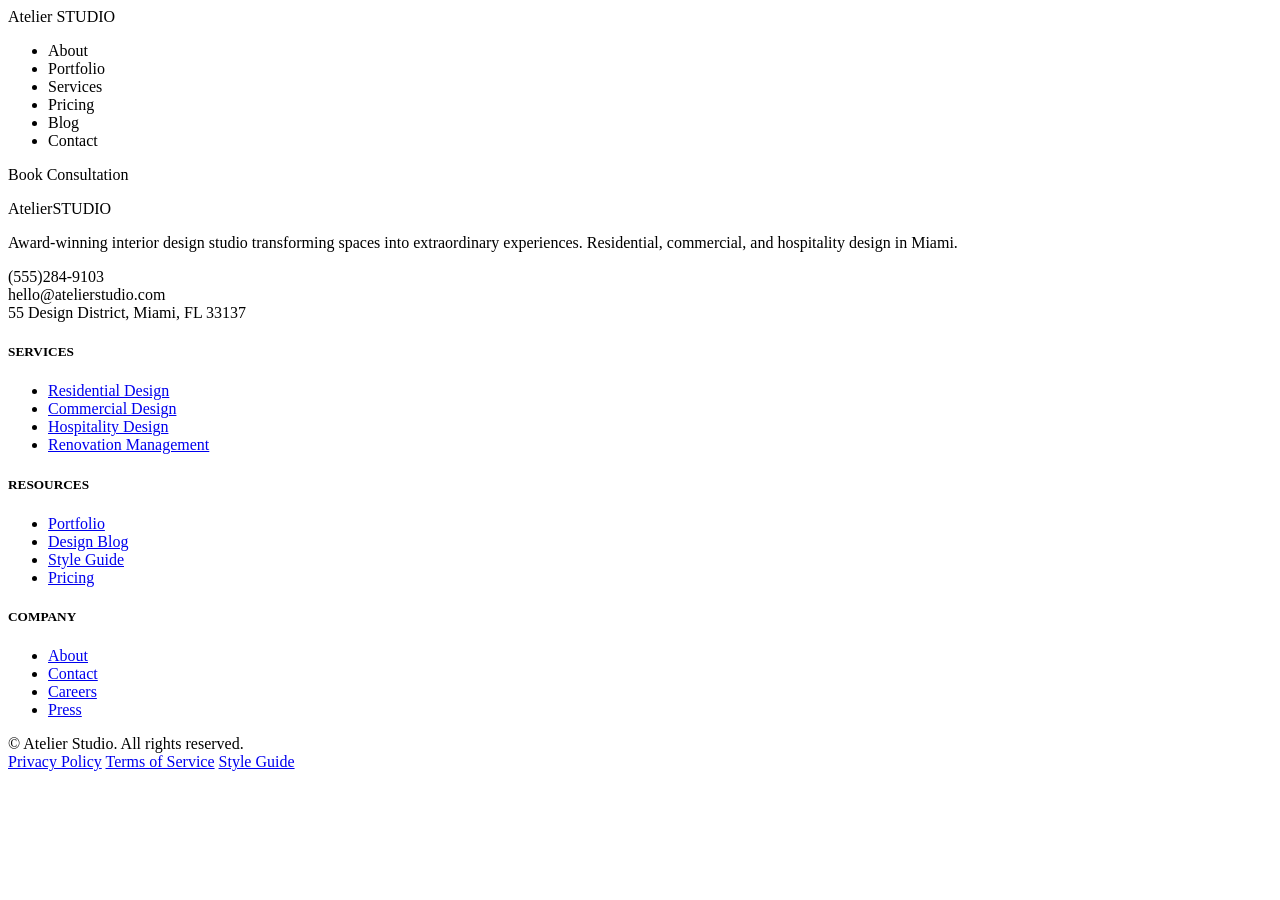
==== index.html @ c5593851 "Make the HTML structure of the landing page" ====
<!doctype html>
<html lang="en">
  <head>
    <meta charset="UTF-8" />
    <meta name="viewport" content="width=device-width, initial-scale=1.0" />
    <title>My landing page</title>
    <link rel="stylesheet" href="style.css" />
  </head>
  <body>
    <header class="header">
      <div class="header-logo-text">
        <span class="logo-text-1">Atelier</span>
        <span class="logo-text-2">STUDIO</span>
      </div>
      <nav class="header-nav">
        <ul class="nav-ul">
          <li>About</li>
          <li>Portfolio</li>
          <li>Services</li>
          <li>Pricing</li>
          <li>Blog</li>
          <li>Contact</li>
        </ul>
      </nav>
      <div class="header-misc"><p>Book Consultation</p></div>
    </header>
    <main></main>
    <footer>
      <div class="upper-footer-content">
        <div class="footer-contact-info">
          <div class="footer-logo">
            <span class="footer-logo-text-1">Atelier</span
            ><span class="footer-logo-text-2">STUDIO</span>
          </div>
          <p class="footer-description">
            Award-winning interior design studio transforming spaces into
            extraordinary experiences. Residential, commercial, and hospitality
            design in Miami.
          </p>
          <div class="footer-number">
            <span class="phone-icon"></span
            ><span class="phone-num-text">(555)284-9103</span>
          </div>
          <div>
            <span class="message-icon"></span>
            <span class="email-text">hello@atelierstudio.com</span>
          </div>
          <div>
            <span class="location-icon"></span>
            <span>55 Design District, Miami, FL 33137</span>
          </div>
          <div class="social-link-icons">
            <span class="insta-icon"></span>
            <span class="pinterest-icon"></span>
            <span class="linkedin-icon"></span>
          </div>
        </div>
        <div class="footer-services-info">
          <h5>SERVICES</h5>
          <ul>
            <li><a href="#">Residential Design</a></li>
            <li><a href="#">Commercial Design</a></li>
            <li><a href="#">Hospitality Design</a></li>
            <li><a href="#">Renovation Management</a></li>
          </ul>
        </div>
        <div class="footer-resources">
          <h5>RESOURCES</h5>
          <ul>
            <li><a href="#">Portfolio</a></li>
            <li><a href="#">Design Blog</a></li>
            <li><a href="#">Style Guide</a></li>
            <li><a href="#">Pricing</a></li>
          </ul>
        </div>
        <div class="footer-company">
          <h5>COMPANY</h5>
          <ul>
            <li><a href="#">About</a></li>
            <li><a href="#">Contact</a></li>
            <li><a href="#">Careers</a></li>
            <li><a href="#">Press</a></li>
          </ul>
        </div>
      </div>
      <div>
        <div class="bottom-footer-content">
          <div class="bottom-footer-container">
            &copy Atelier Studio. All rights reserved.
          </div>
          <div>
            <a href="#">Privacy Policy</a>
            <a href="#">Terms of Service</a>
            <a href="#">Style Guide</a>
          </div>
        </div>
      </div>
    </footer>
  </body>
</html>
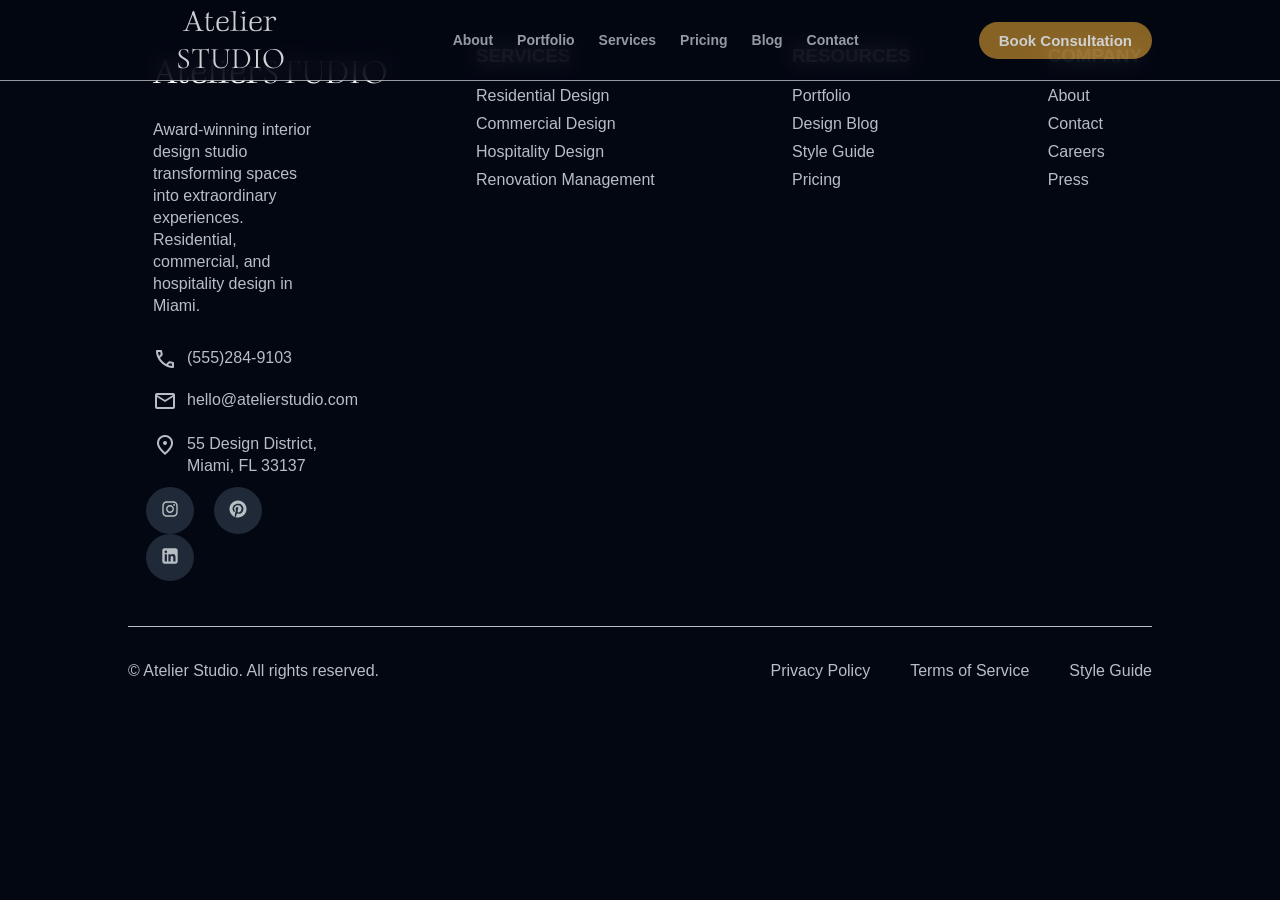
==== commit ab97a50b: "Add css to the Header and Footer of Index page." ====
--- a/index.html
+++ b/index.html
@@ -3,28 +3,59 @@
   <head>
     <meta charset="UTF-8" />
     <meta name="viewport" content="width=device-width, initial-scale=1.0" />
-    <title>My landing page</title>
-    <link rel="stylesheet" href="style.css" />
+    <title>Main landing page</title>
+    <link rel="stylesheet" href="css/global.css" />
+    <link rel="preconnect" href="https://fonts.googleapis.com" />
+    <link rel="preconnect" href="https://fonts.gstatic.com" crossorigin />
+    <link
+      href="https://fonts.googleapis.com/css2?family=Bebas+Neue&family=Cormorant+Garamond:ital,wght@0,300..700;1,300..700&family=Gideon+Roman&family=PT+Serif:ital,wght@0,400;0,700;1,400;1,700&family=Romanesco&display=swap"
+      rel="stylesheet"
+    />
+    <link
+      rel="stylesheet"
+      href="https://fonts.googleapis.com/css2?family=Material+Symbols+Outlined:opsz,wght,FILL,GRAD@24,400,0,0"
+    />
+    <link
+      rel="stylesheet"
+      href="https://cdnjs.cloudflare.com/ajax/libs/font-awesome/4.7.0/css/font-awesome.min.css"
+    />
+
+    <link
+      rel="stylesheet"
+      href="https://cloudflare.com"
+      crossorigin="anonymous"
+      referrerpolicy="no-referrer"
+    />
   </head>
   <body>
+    <!-- HEADER START HERE -->
     <header class="header">
-      <div class="header-logo-text">
-        <span class="logo-text-1">Atelier</span>
-        <span class="logo-text-2">STUDIO</span>
+      <div class="header-container">
+        <a href="index.html" class="header-logo">
+          <div class="header-logo-text">
+            <span class="logo-text-1">Atelier</span>
+            <span class="logo-text-2">STUDIO</span>
+          </div>
+        </a>
+        <nav class="header-nav">
+          <ul class="nav-ul">
+            <li><a href="about.html">About</a></li>
+            <li><a href="portfolio.html">Portfolio</a></li>
+            <li><a href="services.html">Services</a></li>
+            <li><a href="pricing.html">Pricing</a></li>
+            <li><a href="blog.html">Blog</a></li>
+            <li><a href="contact.html">Contact</a></li>
+          </ul>
+        </nav>
+        <div class="header-misc"><p>Book Consultation</p></div>
       </div>
-      <nav class="header-nav">
-        <ul class="nav-ul">
-          <li>About</li>
-          <li>Portfolio</li>
-          <li>Services</li>
-          <li>Pricing</li>
-          <li>Blog</li>
-          <li>Contact</li>
-        </ul>
-      </nav>
-      <div class="header-misc"><p>Book Consultation</p></div>
     </header>
+    <!-- HEADER ENDS HERE -->
+
+    <!-- MAIN STARTS FROM HERE  -->
     <main></main>
+    <!-- MAIN ENDS HERE -->
+    <!-- FOOTER CONTENT STARTS FROM HERE  -->
     <footer>
       <div class="upper-footer-content">
         <div class="footer-contact-info">
@@ -38,48 +69,89 @@
             design in Miami.
           </p>
           <div class="footer-number">
-            <span class="phone-icon"></span
+            <span class="material-symbols-outlined phone-icon"> call </span
             ><span class="phone-num-text">(555)284-9103</span>
           </div>
-          <div>
-            <span class="message-icon"></span>
-            <span class="email-text">hello@atelierstudio.com</span>
+          <div class="footer-message">
+            <span class="material-symbols-outlined email-icon"> mail </span>
+            <a class="email-text" href="gmail.com">hello@atelierstudio.com</a>
           </div>
-          <div>
-            <span class="location-icon"></span>
+          <div class="footer-location">
+            <span class="material-symbols-outlined location-icon">
+              location_on
+            </span>
             <span>55 Design District, Miami, FL 33137</span>
           </div>
           <div class="social-link-icons">
-            <span class="insta-icon"></span>
-            <span class="pinterest-icon"></span>
-            <span class="linkedin-icon"></span>
+            <div class="insta-link-icon">
+              <a href="https://instagram.com">
+                <svg
+                  xmlns="http://www.w3.org/2000/svg"
+                  class="insta-icon"
+                  viewBox="0 0 640 640"
+                >
+                  <!--!Font Awesome Free v7.3.1 by @fontawesome - https://fontawesome.com License - https://fontawesome.com/license/free Copyright 2026 Fonticons, Inc.-->
+                  <path
+                    d="M320.3 205C256.8 204.8 205.2 256.2 205 319.7C204.8 383.2 256.2 434.8 319.7 435C383.2 435.2 434.8 383.8 435 320.3C435.2 256.8 383.8 205.2 320.3 205zM319.7 245.4C360.9 245.2 394.4 278.5 394.6 319.7C394.8 360.9 361.5 394.4 320.3 394.6C279.1 394.8 245.6 361.5 245.4 320.3C245.2 279.1 278.5 245.6 319.7 245.4zM413.1 200.3C413.1 185.5 425.1 173.5 439.9 173.5C454.7 173.5 466.7 185.5 466.7 200.3C466.7 215.1 454.7 227.1 439.9 227.1C425.1 227.1 413.1 215.1 413.1 200.3zM542.8 227.5C541.1 191.6 532.9 159.8 506.6 133.6C480.4 107.4 448.6 99.2 412.7 97.4C375.7 95.3 264.8 95.3 227.8 97.4C192 99.1 160.2 107.3 133.9 133.5C107.6 159.7 99.5 191.5 97.7 227.4C95.6 264.4 95.6 375.3 97.7 412.3C99.4 448.2 107.6 480 133.9 506.2C160.2 532.4 191.9 540.6 227.8 542.4C264.8 544.5 375.7 544.5 412.7 542.4C448.6 540.7 480.4 532.5 506.6 506.2C532.8 480 541 448.2 542.8 412.3C544.9 375.3 544.9 264.5 542.8 227.5zM495 452C487.2 471.6 472.1 486.7 452.4 494.6C422.9 506.3 352.9 503.6 320.3 503.6C287.7 503.6 217.6 506.2 188.2 494.6C168.6 486.8 153.5 471.7 145.6 452C133.9 422.5 136.6 352.5 136.6 319.9C136.6 287.3 134 217.2 145.6 187.8C153.4 168.2 168.5 153.1 188.2 145.2C217.7 133.5 287.7 136.2 320.3 136.2C352.9 136.2 423 133.6 452.4 145.2C472 153 487.1 168.1 495 187.8C506.7 217.3 504 287.3 504 319.9C504 352.5 506.7 422.6 495 452z"
+                  />
+                </svg>
+              </a>
+            </div>
+            <div class="pinterest-link-icon">
+              <a href="https://pinterest.com">
+                <svg
+                  xmlns="http://www.w3.org/2000/svg"
+                  class="pinterest-icon"
+                  viewBox="0 0 640 640"
+                >
+                  <!--!Font Awesome Free v7.3.1 by @fontawesome - https://fontawesome.com License - https://fontawesome.com/license/free Copyright 2026 Fonticons, Inc.-->
+                  <path
+                    d="M568 320C568 457 457 568 320 568C294.4 568 269.8 564.1 246.6 556.9C256.7 540.4 271.8 513.4 277.4 491.9C280.4 480.3 292.8 432.9 292.8 432.9C300.9 448.3 324.5 461.4 349.6 461.4C424.4 461.4 478.3 392.6 478.3 307.1C478.3 225.2 411.4 163.9 325.4 163.9C218.4 163.9 161.5 235.7 161.5 314C161.5 350.4 180.9 395.7 211.8 410.1C216.5 412.3 219 411.3 220.1 406.8C220.9 403.4 225.1 386.5 227 378.7C227.6 376.2 227.3 374 225.3 371.6C215.2 359.1 207 336.3 207 315C207 260.3 248.4 207.4 319 207.4C379.9 207.4 422.6 248.9 422.6 308.3C422.6 375.4 388.7 421.9 344.6 421.9C320.3 421.9 302 401.8 307.9 377.1C314.9 347.6 328.4 315.8 328.4 294.5C328.4 275.5 318.2 259.6 297 259.6C272.1 259.6 252.1 285.3 252.1 319.8C252.1 341.8 259.5 356.6 259.5 356.6C259.5 356.6 235 460.4 230.5 479.8C225.5 501.2 227.5 531.4 229.6 551C137.4 514.9 72 425.1 72 320C72 183 183 72 320 72C457 72 568 183 568 320z"
+                  />
+                </svg>
+              </a>
+            </div>
+            <div class="linkedin-link-icon">
+              <a href="https://linkedin.com">
+                <svg
+                  xmlns="http://www.w3.org/2000/svg"
+                  class="linkedin-icon"
+                  viewBox="0 0 640 640"
+                >
+                  <!--!Font Awesome Free v7.3.1 by @fontawesome - https://fontawesome.com License - https://fontawesome.com/license/free Copyright 2026 Fonticons, Inc.-->
+                  <path
+                    d="M160 96C124.7 96 96 124.7 96 160L96 480C96 515.3 124.7 544 160 544L480 544C515.3 544 544 515.3 544 480L544 160C544 124.7 515.3 96 480 96L160 96zM165 266.2L231.5 266.2L231.5 480L165 480L165 266.2zM236.7 198.5C236.7 219.8 219.5 237 198.2 237C176.9 237 159.7 219.8 159.7 198.5C159.7 177.2 176.9 160 198.2 160C219.5 160 236.7 177.2 236.7 198.5zM413.9 480L413.9 376C413.9 351.2 413.4 319.3 379.4 319.3C344.8 319.3 339.5 346.3 339.5 374.2L339.5 480L273.1 480L273.1 266.2L336.8 266.2L336.8 295.4L337.7 295.4C346.6 278.6 368.3 260.9 400.6 260.9C467.8 260.9 480.3 305.2 480.3 362.8L480.3 480L413.9 480z"
+                  />
+                </svg>
+              </a>
+            </div>
           </div>
         </div>
         <div class="footer-services-info">
-          <h5>SERVICES</h5>
+          <h3>SERVICES</h3>
           <ul>
-            <li><a href="#">Residential Design</a></li>
-            <li><a href="#">Commercial Design</a></li>
-            <li><a href="#">Hospitality Design</a></li>
-            <li><a href="#">Renovation Management</a></li>
+            <li><a href="services.html">Residential Design</a></li>
+            <li><a href="services.html">Commercial Design</a></li>
+            <li><a href="services.html">Hospitality Design</a></li>
+            <li><a href="services.html">Renovation Management</a></li>
           </ul>
         </div>
-        <div class="footer-resources">
-          <h5>RESOURCES</h5>
+        <div class="footer-resources-info">
+          <h3>RESOURCES</h3>
           <ul>
-            <li><a href="#">Portfolio</a></li>
-            <li><a href="#">Design Blog</a></li>
-            <li><a href="#">Style Guide</a></li>
-            <li><a href="#">Pricing</a></li>
+            <li><a href="portfolio.html">Portfolio</a></li>
+            <li><a href="blog.html">Design Blog</a></li>
+            <li><a href="designstyles.html">Style Guide</a></li>
+            <li><a href="pricing.html">Pricing</a></li>
           </ul>
         </div>
-        <div class="footer-company">
-          <h5>COMPANY</h5>
+        <div class="footer-company-info">
+          <h3>COMPANY</h3>
           <ul>
-            <li><a href="#">About</a></li>
-            <li><a href="#">Contact</a></li>
-            <li><a href="#">Careers</a></li>
-            <li><a href="#">Press</a></li>
+            <li><a href="about.html">About</a></li>
+            <li><a href="contact.html">Contact</a></li>
+            <li><a href="contact.html">Careers</a></li>
+            <li><a href="about.html">Press</a></li>
           </ul>
         </div>
       </div>
@@ -88,13 +160,22 @@
           <div class="bottom-footer-container">
             &copy Atelier Studio. All rights reserved.
           </div>
-          <div>
-            <a href="#">Privacy Policy</a>
-            <a href="#">Terms of Service</a>
-            <a href="#">Style Guide</a>
+          <div class="bottom-footer-links">
+            <ul>
+              <li>
+                <a href="privacypolicy.html">Privacy Policy</a>
+              </li>
+              <li>
+                <a href="terms.html">Terms of Service</a>
+              </li>
+              <li>
+                <a href="styleelements.html">Style Guide</a>
+              </li>
+            </ul>
           </div>
         </div>
       </div>
     </footer>
+    <!-- FOOTER CONTENT ENDS HERE  -->
   </body>
 </html>
--- a/css/global.css
+++ b/css/global.css
@@ -0,0 +1,311 @@
+* {
+  margin: 0;
+  padding: 0;
+  box-sizing: border-box;
+}
+
+:root {
+  --lightbrown: #a87a2a;
+  --primarydarkblue: #030712;
+  --lightbrowntext: #917441;
+  --backgroundbrown: #1e1816;
+  --lightblueishgray: #111827;
+  --secondary-text: #b8bfc4;
+  --secondary-wrapper:                                               
+;
+}
+body {
+  font-family: sans-serif;
+  width: 100vw;
+  background-color: var(--primarydarkblue);
+}
+/*####################################### HEADER STARTS HERE  #######################################*/
+.header {
+  background-color: var(--primarydarkblue);
+  opacity: 0.8;
+  backdrop-filter: blur(10px);
+  height: 9vh;
+  margin-bottom: 9vh;
+  color: #fff;
+  display: flex;
+  justify-content: center;
+  text-decoration: none;
+  /* width: 100%; */
+  margin: 0 auto;
+  border-bottom: 1px solid var(--secondary-text);
+  position: fixed;
+  top: 0;
+  left: 0;
+  width: 100%;
+}
+.header-container {
+  width: 80%;
+  display: flex;
+  align-items: center;
+  justify-content: space-between;
+}
+.header-logo {
+  text-decoration: none;
+  width: 20%;
+
+  text-align: center;
+}
+
+.header-logo-text {
+  font-size: 30px;
+
+  color: #fff;
+}
+.logo-text-1 {
+  font-family: "Gideon Roman", serif;
+  text-decoration: none;
+}
+.logo-text-2 {
+  font-family: "Cormorant Garamond", serif;
+}
+.header-nav {
+  width: 60%;
+  display: flex;
+  justify-content: center;
+}
+.nav-ul {
+  display: flex;
+  width: 70%;
+  justify-content: space-around;
+  /* background: rebeccapurple; */
+}
+.nav-ul li {
+  list-style-type: none;
+  color: #fff;
+  font-weight: bold;
+}
+.nav-ul li a {
+  text-decoration: none;
+  color: var(--secondary-text);
+  font-family: sans-serif;
+  font-size: 14px;
+}
+.nav-ul li a:hover {
+  color: #fff;
+  transition: 0.3s;
+}
+.header-misc {
+  /* width: 0%; */
+  background-color: var(--lightbrown);
+  padding: 10px 20px;
+  border-radius: 25px;
+  font-size: 15px;
+  font-weight: 800;
+}
+.header-misc:hover {
+  background-color: #6b4709;
+  cursor: pointer;
+  transition: 0.3s;
+}
+/* ####################################### HEADER ENDS HERE ####################################### */
+
+/*####################################### FOOTER STARTS HERE /*#######################################*/
+
+footer {
+  background-color: var(--primarydarkblue);
+  width: 80%;
+  margin: 0 auto;
+  padding: 35px 0px;
+}
+.upper-footer-content {
+  display: flex;
+  justify-content: space-between;
+  padding: 10px 10px;
+}
+/* ############################ FOOTER CONTACT INFO STARTS HERE  ################### */
+.footer-logo {
+  font-size: 35px;
+  color: #fff;
+  padding: 15px;
+}
+.footer-logo-text-1 {
+  font-family: "Gideon Roman", serif;
+  text-decoration: none;
+}
+.footer-logo-text-2 {
+  font-family: "Cormorant Garamond", serif;
+}
+.footer-contact-info {
+  width: 20%;
+  line-height: 22px;
+}
+.footer-description {
+  color: var(--secondary-text);
+  padding: 20px 15px;
+  /* font-weight: 50; */
+}
+.footer-number,
+.footer-message,
+.footer-location {
+  color: var(--secondary-text);
+  padding: 10px 15px;
+  display: flex;
+  gap: 10px;
+}
+.email-text {
+  text-decoration: none;
+  color: var(--secondary-text);
+}
+.email-text:hover {
+  color: #fff;
+  transition: 0.3s;
+}
+.phone-icon,
+.email-text,
+.location-icon {
+  height: 2px;
+  text-align: center;
+}
+
+svg {
+  fill: var(--secondary-text);
+  padding-top: 3px;
+}
+
+.insta-link-icon,
+.pinterest-link-icon,
+.linkedin-link-icon {
+  padding: 8px 13px;
+  border: 1px solid --secondary-text;
+  display: inline-block;
+  border-radius: 50%;
+  text-align: center;
+  background-color: #1f2937;
+  margin: 0px 8px;
+}
+.insta-link-icon:hover,
+.pinterest-link-icon:hover,
+.linkedin-link-icon:hover {
+  background-color: #465366;
+  cursor: pointer;
+  transition: 0.3s;
+}
+.insta-link-icon:hover svg,
+.pinterest-link-icon:hover svg,
+.linkedin-link-icon:hover svg {
+  fill: #fff;
+  transition: 0.3s;
+}
+.insta-icon,
+.pinterest-icon,
+.linkedin-icon {
+  height: 25px;
+  color: #fff;
+}
+/* ############################ FOOTER CONTACT INFO ENDS HERE  ################### */
+
+/* ############################ FOOTER SERVICE INFO STARTS HERE  ################### */
+
+.footer-services-info {
+  display: flex;
+  flex-direction: column;
+  gap: 15px;
+}
+.footer-services-info h3 {
+  color: #fff;
+}
+.footer-services-info ul {
+}
+.footer-services-info li {
+  list-style-type: none;
+  padding: 5px 0px;
+}
+.footer-services-info ul li a {
+  text-decoration: none;
+  color: var(--secondary-text);
+}
+.footer-services-info ul li a:hover {
+  color: #fff;
+
+  transition: 0.3s;
+}
+
+/* ############################ FOOTER SERVICE INFO ENDS HERE  ################### */
+
+/* ############################ FOOTER RESOURCES INFO STARTS HERE  ################### */
+
+.footer-resources-info {
+  display: flex;
+  flex-direction: column;
+  gap: 15px;
+}
+.footer-resources-info h3 {
+  color: #fff;
+}
+.footer-resources-info ul {
+}
+.footer-resources-info li {
+  list-style-type: none;
+  padding: 5px 0px;
+}
+.footer-resources-info ul li a {
+  text-decoration: none;
+  color: var(--secondary-text);
+}
+.footer-resources-info ul li a:hover {
+  color: #fff;
+
+  transition: 0.3s;
+}
+
+/* ############################ FOOTER RESOURCES INFO ENDS HERE  ################### */
+
+/* ############################ FOOTER COMPANY INFO STARTS HERE  ################### */
+
+.footer-company-info {
+  display: flex;
+  flex-direction: column;
+  gap: 15px;
+}
+.footer-company-info h3 {
+  color: #fff;
+}
+.footer-company-info ul {
+}
+.footer-company-info li {
+  list-style-type: none;
+  padding: 5px 0px;
+}
+.footer-company-info ul li a {
+  text-decoration: none;
+  color: var(--secondary-text);
+}
+.footer-company-info ul li a:hover {
+  color: #fff;
+
+  transition: 0.3s;
+}
+
+/* ############################ FOOTER COMPANY INFO ENDS HERE  ################### */
+
+/* ################################# BOTTOM FOOTER CONTENT ########################### */
+.bottom-footer-content {
+  color: var(--secondary-text);
+  display: flex;
+  justify-content: space-between;
+  margin: 35px 0px;
+  border-top: 0.1px solid var(--secondary-text);
+  padding: 35px 0px;
+}
+.bottom-footer-content ul {
+  display: flex;
+  gap: 40px;
+}
+.bottom-footer-links ul li {
+  list-style-type: none;
+}
+.bottom-footer-links a {
+  text-decoration: none;
+  color: var(--secondary-text);
+  gap: 10px;
+}
+.bottom-footer-links a:hover {
+  color: #fff;
+  transition: 0.3s;
+}
+/*####################################### FOOTER ENDS HERE /*#######################################*/
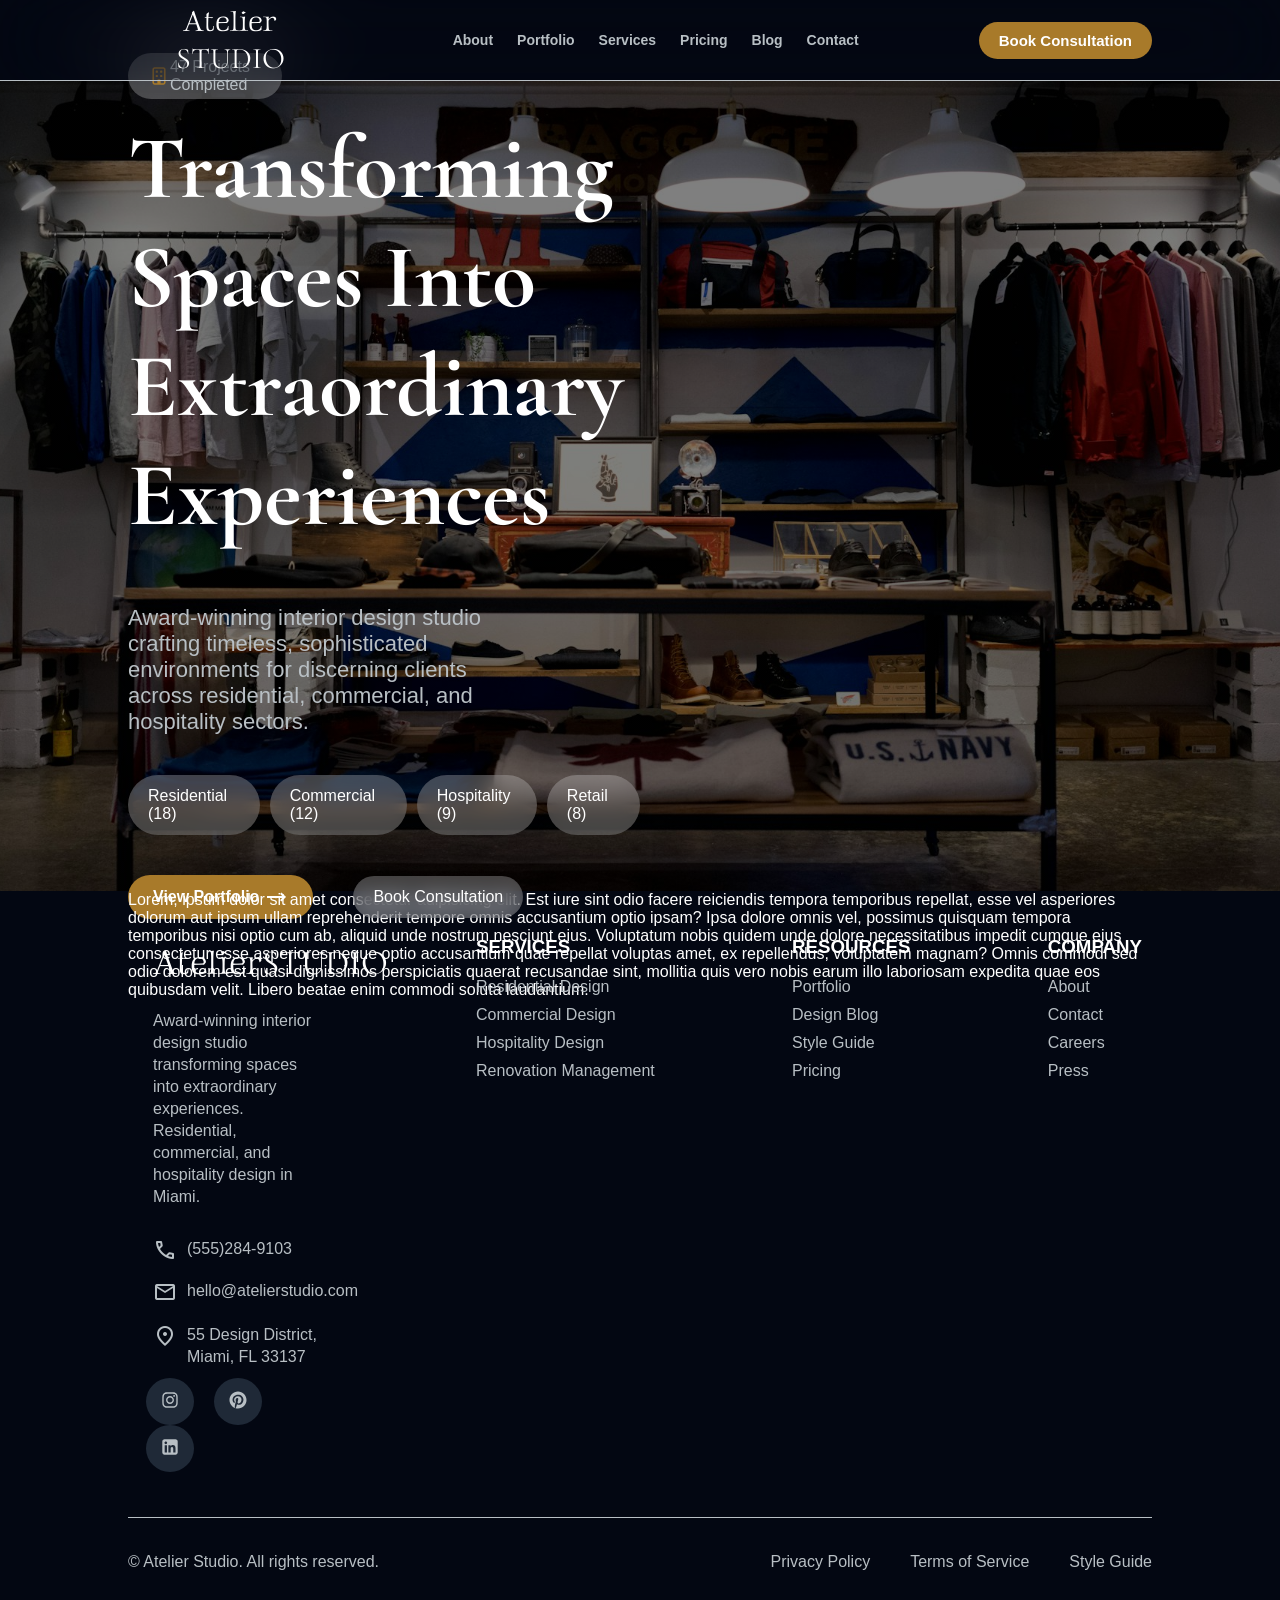
==== commit 605a1a4c: "Design the landing seciton of Index.html" ====
--- a/index.html
+++ b/index.html
@@ -5,6 +5,7 @@
     <meta name="viewport" content="width=device-width, initial-scale=1.0" />
     <title>Main landing page</title>
     <link rel="stylesheet" href="css/global.css" />
+
     <link rel="preconnect" href="https://fonts.googleapis.com" />
     <link rel="preconnect" href="https://fonts.gstatic.com" crossorigin />
     <link
@@ -53,7 +54,84 @@
     <!-- HEADER ENDS HERE -->
 
     <!-- MAIN STARTS FROM HERE  -->
-    <main></main>
+    <main>
+      <section class="landing-section">
+        <div class="section-main-div">
+          <!-- upper div -->
+          <div class="section-top-info-div">
+            <div class="section-top-icon-div">
+              <span>
+                <svg
+                  class="building-svg"
+                  xmlns="http://www.w3.org/2000/svg"
+                  viewBox="0 0 640 640"
+                >
+                  <!--!Font Awesome Free v7.3.1 by @fontawesome - https://fontawesome.com License - https://fontawesome.com/license/free Copyright 2026 Fonticons, Inc.-->
+                  <path
+                    d="M192 112C183.2 112 176 119.2 176 128L176 512C176 520.8 183.2 528 192 528L272 528L272 448C272 430.3 286.3 416 304 416L336 416C353.7 416 368 430.3 368 448L368 528L448 528C456.8 528 464 520.8 464 512L464 128C464 119.2 456.8 112 448 112L192 112zM128 128C128 92.7 156.7 64 192 64L448 64C483.3 64 512 92.7 512 128L512 512C512 547.3 483.3 576 448 576L192 576C156.7 576 128 547.3 128 512L128 128zM224 176C224 167.2 231.2 160 240 160L272 160C280.8 160 288 167.2 288 176L288 208C288 216.8 280.8 224 272 224L240 224C231.2 224 224 216.8 224 208L224 176zM368 160L400 160C408.8 160 416 167.2 416 176L416 208C416 216.8 408.8 224 400 224L368 224C359.2 224 352 216.8 352 208L352 176C352 167.2 359.2 160 368 160zM224 304C224 295.2 231.2 288 240 288L272 288C280.8 288 288 295.2 288 304L288 336C288 344.8 280.8 352 272 352L240 352C231.2 352 224 344.8 224 336L224 304zM368 288L400 288C408.8 288 416 295.2 416 304L416 336C416 344.8 408.8 352 400 352L368 352C359.2 352 352 344.8 352 336L352 304C352 295.2 359.2 288 368 288z"
+                  />
+                </svg>
+              </span>
+              <p>47 Projects Completed</p>
+            </div>
+            <h2 class="section-top-info-div-h2">
+              Transforming Spaces Into Extraordinary Experiences
+            </h2>
+            <p class="section-top-info-div-p">
+              Award-winning interior design studio crafting timeless,
+              sophisticated environments for discerning clients across
+              residential, commercial, and hospitality sectors.
+            </p>
+            <div class="section-top-info-div-category">
+              <p>Residential (18)</p>
+              <p>Commercial (12)</p>
+              <p>Hospitality (9)</p>
+              <p>Retail (8)</p>
+            </div>
+            <div class="section-top-info-div-formore">
+              <p>
+                View Portfolio
+                <span class="material-symbols-outlined"> trending_flat </span>
+              </p>
+              <p>Book Consultation</p>
+            </div>
+          </div>
+          <!-- lower div -->
+          <div>
+            <p>
+              Lorem, ipsum dolor sit amet consectetur adipisicing elit. Est iure
+              sint odio facere reiciendis tempora temporibus repellat, esse vel
+              asperiores dolorum aut ipsum ullam reprehenderit tempore omnis
+              accusantium optio ipsam? Ipsa dolore omnis vel, possimus quisquam
+              tempora temporibus nisi optio cum ab, aliquid unde nostrum
+              nesciunt eius. Voluptatum nobis quidem unde dolore necessitatibus
+              impedit cumque eius consectetur esse asperiores neque optio
+              accusantium quae repellat voluptas amet, ex repellendus,
+              voluptatem magnam? Omnis commodi sed odio dolorem est quasi
+              dignissimos perspiciatis quaerat recusandae sint, mollitia quis
+              vero nobis earum illo laboriosam expedita quae eos quibusdam
+              velit. Libero beatae enim commodi soluta laudantium.
+            </p>
+            <div>
+              <h3></h3>
+              <p></p>
+            </div>
+            <div>
+              <h3></h3>
+              <p></p>
+            </div>
+            <div>
+              <h3></h3>
+              <p></p>
+            </div>
+            <div>
+              <h3></h3>
+              <p></p>
+            </div>
+          </div>
+        </div>
+      </section>
+    </main>
     <!-- MAIN ENDS HERE -->
     <!-- FOOTER CONTENT STARTS FROM HERE  -->
     <footer>
--- a/css/global.css
+++ b/css/global.css
@@ -2,6 +2,7 @@
   margin: 0;
   padding: 0;
   box-sizing: border-box;
+  /* overflow-x: hidden; */
 }
 
 :root {
@@ -11,22 +12,24 @@
   --backgroundbrown: #1e1816;
   --lightblueishgray: #111827;
   --secondary-text: #b8bfc4;
-  --secondary-wrapper:                                               
+  --secondary-wrapper:                                                                                                                                                                                                                                                                                                           
 ;
 }
 body {
   font-family: sans-serif;
   width: 100vw;
   background-color: var(--primarydarkblue);
+  color: #fff;
 }
 /*####################################### HEADER STARTS HERE  #######################################*/
 .header {
-  background-color: var(--primarydarkblue);
-  opacity: 0.8;
-  backdrop-filter: blur(10px);
+  background-color: rgb(3 7 18) / 10;
+  /* opacity: 0.9; */
+  z-index: 100;
+  backdrop-filter: blur(50px);
   height: 9vh;
   margin-bottom: 9vh;
-  color: #fff;
+  /* color: #fff; */
   display: flex;
   justify-content: center;
   text-decoration: none;
@@ -76,7 +79,7 @@
 }
 .nav-ul li {
   list-style-type: none;
-  color: #fff;
+  /* color: #fff; */
   font-weight: bold;
 }
 .nav-ul li a {
@@ -86,7 +89,7 @@
   font-size: 14px;
 }
 .nav-ul li a:hover {
-  color: #fff;
+  /* color: #fff; */
   transition: 0.3s;
 }
 .header-misc {
@@ -120,7 +123,7 @@
 /* ############################ FOOTER CONTACT INFO STARTS HERE  ################### */
 .footer-logo {
   font-size: 35px;
-  color: #fff;
+  /* color: #fff; */
   padding: 15px;
 }
 .footer-logo-text-1 {
@@ -152,7 +155,7 @@
   color: var(--secondary-text);
 }
 .email-text:hover {
-  color: #fff;
+  /* color: #fff; */
   transition: 0.3s;
 }
 .phone-icon,
@@ -188,14 +191,14 @@
 .insta-link-icon:hover svg,
 .pinterest-link-icon:hover svg,
 .linkedin-link-icon:hover svg {
-  fill: #fff;
+  /* fill: #fff; */
   transition: 0.3s;
 }
 .insta-icon,
 .pinterest-icon,
 .linkedin-icon {
   height: 25px;
-  color: #fff;
+  /* color: #fff; */
 }
 /* ############################ FOOTER CONTACT INFO ENDS HERE  ################### */
 
@@ -207,7 +210,7 @@
   gap: 15px;
 }
 .footer-services-info h3 {
-  color: #fff;
+  /* color: #fff; */
 }
 .footer-services-info ul {
 }
@@ -235,7 +238,7 @@
   gap: 15px;
 }
 .footer-resources-info h3 {
-  color: #fff;
+  /* color: #fff; */
 }
 .footer-resources-info ul {
 }
@@ -263,7 +266,7 @@
   gap: 15px;
 }
 .footer-company-info h3 {
-  color: #fff;
+  /* color: #fff; */
 }
 .footer-company-info ul {
 }
@@ -309,3 +312,99 @@
   transition: 0.3s;
 }
 /*####################################### FOOTER ENDS HERE /*#######################################*/
+
+/* ################################################ Main starts here ################################################ */
+main {
+  width: 100vw;
+}
+.p-class {
+  margin-top: 9vh;
+  background-color: purple;
+}
+.building-svg {
+  fill: var(--lightbrown);
+  height: 25px;
+}
+.landing-section {
+  width: 100vw;
+  margin-top: 9vh;
+  height: 90vh;
+  background-image:
+    linear-gradient(rgba(0, 0, 0, 0.5), rgba(0, 0, 0, 0.5)),
+    url(/images/main-landing.jpeg);
+  background-repeat: no-repeat;
+  background-position: center;
+  background-size: cover;
+}
+.section-main-div {
+  /* background-color: greenyellow; */
+  height: 100%;
+  width: 80%;
+  margin: 0 auto;
+}
+
+.section-top-icon-div {
+  display: flex;
+  width: 30%;
+  justify-content: space-around;
+  background-color: rgb(255 255 255 / 25%);
+  backdrop-filter: blur(10px);
+
+  padding: 5px 20px;
+  border-radius: 50px;
+  color: var(--secondary-text);
+  align-items: center;
+}
+.section-top-info-div {
+  height: 100%;
+  width: 50%;
+  display: flex;
+  flex-direction: column;
+  justify-content: center;
+}
+
+.section-top-info-div-h2 {
+  font-size: 90px;
+  /* background-color: maroon; */
+  padding: 15px 0px;
+  font-family: "Cormorant Garamond", serif;
+}
+.section-top-info-div-p {
+  color: var(--secondary-text);
+  font-size: 22px;
+  margin: 20px 0px;
+  width: 80%;
+  padding: 20px 0px;
+}
+.section-top-info-div-category {
+  display: flex;
+  gap: 10px;
+}
+.section-top-info-div-category p {
+  padding: 12px 20px;
+  background-color: rgb(255 255 255 / 25%);
+  border-radius: 50px;
+  backdrop-filter: blur(10px);
+}
+.section-top-info-div-formore {
+  display: flex;
+  align-items: center;
+  margin-top: 40px;
+  gap: 40px;
+}
+.section-top-info-div-formore p:nth-child(1) {
+  background-color: var(--lightbrown);
+  display: flex;
+  align-items: center;
+  padding: 10px 25px;
+  border-radius: 50px;
+  gap: 5px;
+  color: #fff;
+  font-weight: bold;
+}
+.section-top-info-div-formore p:nth-child(2) {
+  padding: 12px 20px;
+  background-color: rgb(255 255 255 / 25%);
+  border-radius: 50px;
+  backdrop-filter: blur(10px);
+}
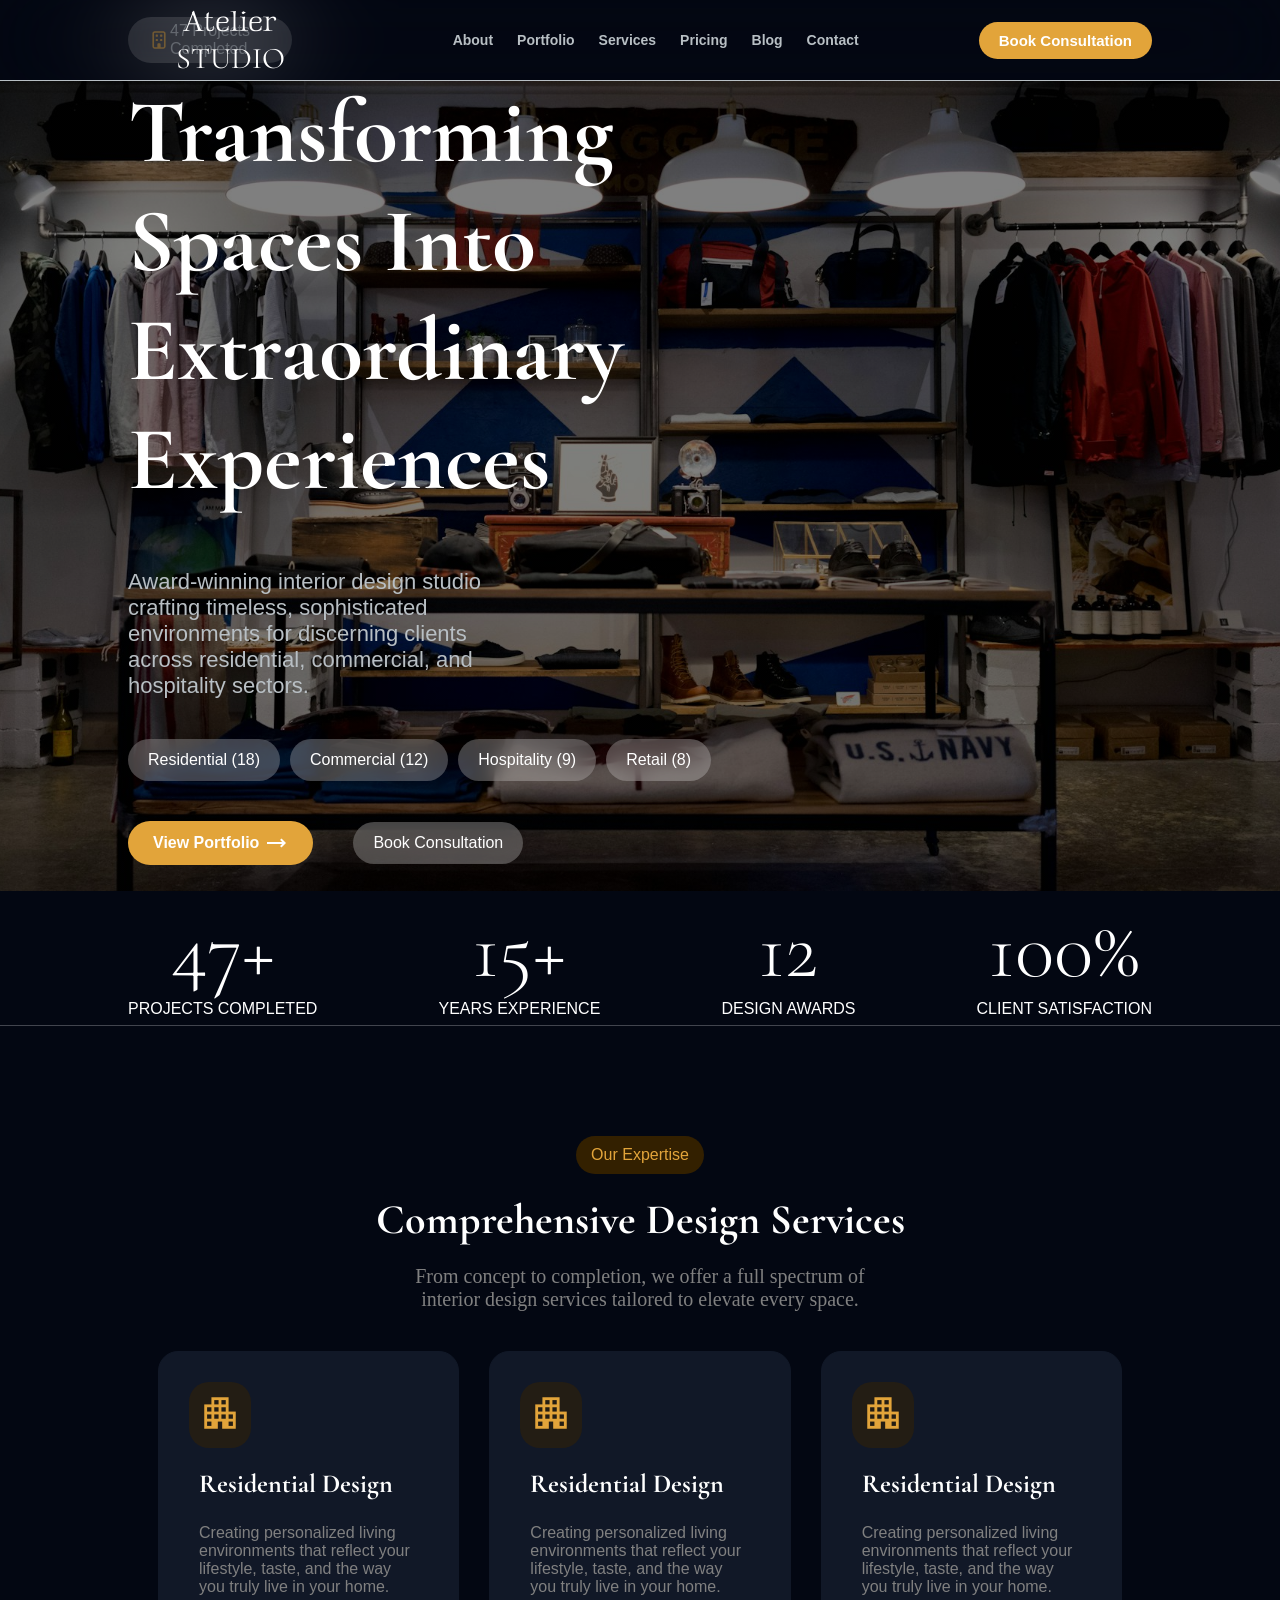
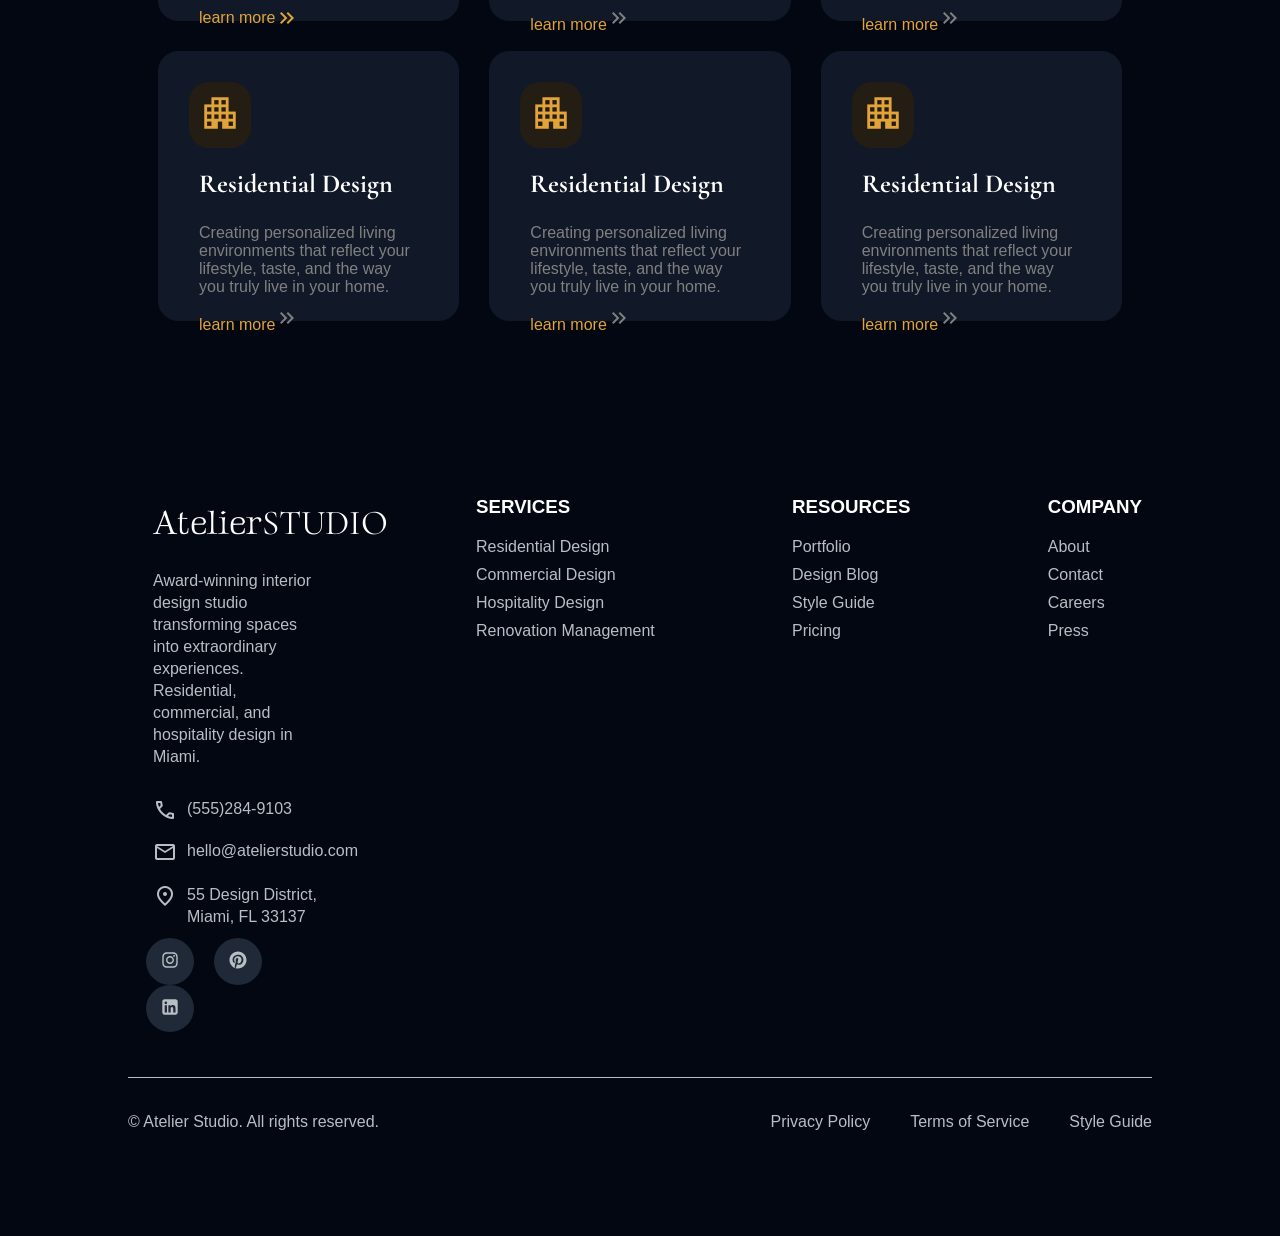
==== commit 2602fcde: "Delete some unnecessary files and add css to expertise section" ====
--- a/index.html
+++ b/index.html
@@ -40,12 +40,12 @@
         </a>
         <nav class="header-nav">
           <ul class="nav-ul">
-            <li><a href="about.html">About</a></li>
-            <li><a href="portfolio.html">Portfolio</a></li>
-            <li><a href="services.html">Services</a></li>
-            <li><a href="pricing.html">Pricing</a></li>
-            <li><a href="blog.html">Blog</a></li>
-            <li><a href="contact.html">Contact</a></li>
+            <li><a href="#">About</a></li>
+            <li><a href="#">Portfolio</a></li>
+            <li><a href="#">Services</a></li>
+            <li><a href="#">Pricing</a></li>
+            <li><a href="#">Blog</a></li>
+            <li><a href="#">Contact</a></li>
           </ul>
         </nav>
         <div class="header-misc"><p>Book Consultation</p></div>
@@ -58,75 +58,176 @@
       <section class="landing-section">
         <div class="section-main-div">
           <!-- upper div -->
+
           <div class="section-top-info-div">
-            <div class="section-top-icon-div">
-              <span>
-                <svg
-                  class="building-svg"
-                  xmlns="http://www.w3.org/2000/svg"
-                  viewBox="0 0 640 640"
-                >
-                  <!--!Font Awesome Free v7.3.1 by @fontawesome - https://fontawesome.com License - https://fontawesome.com/license/free Copyright 2026 Fonticons, Inc.-->
-                  <path
-                    d="M192 112C183.2 112 176 119.2 176 128L176 512C176 520.8 183.2 528 192 528L272 528L272 448C272 430.3 286.3 416 304 416L336 416C353.7 416 368 430.3 368 448L368 528L448 528C456.8 528 464 520.8 464 512L464 128C464 119.2 456.8 112 448 112L192 112zM128 128C128 92.7 156.7 64 192 64L448 64C483.3 64 512 92.7 512 128L512 512C512 547.3 483.3 576 448 576L192 576C156.7 576 128 547.3 128 512L128 128zM224 176C224 167.2 231.2 160 240 160L272 160C280.8 160 288 167.2 288 176L288 208C288 216.8 280.8 224 272 224L240 224C231.2 224 224 216.8 224 208L224 176zM368 160L400 160C408.8 160 416 167.2 416 176L416 208C416 216.8 408.8 224 400 224L368 224C359.2 224 352 216.8 352 208L352 176C352 167.2 359.2 160 368 160zM224 304C224 295.2 231.2 288 240 288L272 288C280.8 288 288 295.2 288 304L288 336C288 344.8 280.8 352 272 352L240 352C231.2 352 224 344.8 224 336L224 304zM368 288L400 288C408.8 288 416 295.2 416 304L416 336C416 344.8 408.8 352 400 352L368 352C359.2 352 352 344.8 352 336L352 304C352 295.2 359.2 288 368 288z"
-                  />
-                </svg>
-              </span>
-              <p>47 Projects Completed</p>
-            </div>
-            <h2 class="section-top-info-div-h2">
-              Transforming Spaces Into Extraordinary Experiences
-            </h2>
-            <p class="section-top-info-div-p">
-              Award-winning interior design studio crafting timeless,
-              sophisticated environments for discerning clients across
-              residential, commercial, and hospitality sectors.
-            </p>
-            <div class="section-top-info-div-category">
-              <p>Residential (18)</p>
-              <p>Commercial (12)</p>
-              <p>Hospitality (9)</p>
-              <p>Retail (8)</p>
-            </div>
-            <div class="section-top-info-div-formore">
-              <p>
-                View Portfolio
-                <span class="material-symbols-outlined"> trending_flat </span>
-              </p>
-              <p>Book Consultation</p>
-            </div>
-          </div>
-          <!-- lower div -->
-          <div>
-            <p>
-              Lorem, ipsum dolor sit amet consectetur adipisicing elit. Est iure
-              sint odio facere reiciendis tempora temporibus repellat, esse vel
-              asperiores dolorum aut ipsum ullam reprehenderit tempore omnis
-              accusantium optio ipsam? Ipsa dolore omnis vel, possimus quisquam
-              tempora temporibus nisi optio cum ab, aliquid unde nostrum
-              nesciunt eius. Voluptatum nobis quidem unde dolore necessitatibus
-              impedit cumque eius consectetur esse asperiores neque optio
-              accusantium quae repellat voluptas amet, ex repellendus,
-              voluptatem magnam? Omnis commodi sed odio dolorem est quasi
-              dignissimos perspiciatis quaerat recusandae sint, mollitia quis
-              vero nobis earum illo laboriosam expedita quae eos quibusdam
-              velit. Libero beatae enim commodi soluta laudantium.
-            </p>
-            <div>
-              <h3></h3>
-              <p></p>
-            </div>
-            <div>
-              <h3></h3>
-              <p></p>
-            </div>
-            <div>
-              <h3></h3>
-              <p></p>
-            </div>
-            <div>
-              <h3></h3>
-              <p></p>
+            <div class="info-container">
+              <div class="section-top-icon-div">
+                <span>
+                  <svg
+                    class="building-svg"
+                    xmlns="http://www.w3.org/2000/svg"
+                    viewBox="0 0 640 640"
+                  >
+                    <!--!Font Awesome Free v7.3.1 by @fontawesome - https://fontawesome.com License - https://fontawesome.com/license/free Copyright 2026 Fonticons, Inc.-->
+                    <path
+                      d="M192 112C183.2 112 176 119.2 176 128L176 512C176 520.8 183.2 528 192 528L272 528L272 448C272 430.3 286.3 416 304 416L336 416C353.7 416 368 430.3 368 448L368 528L448 528C456.8 528 464 520.8 464 512L464 128C464 119.2 456.8 112 448 112L192 112zM128 128C128 92.7 156.7 64 192 64L448 64C483.3 64 512 92.7 512 128L512 512C512 547.3 483.3 576 448 576L192 576C156.7 576 128 547.3 128 512L128 128zM224 176C224 167.2 231.2 160 240 160L272 160C280.8 160 288 167.2 288 176L288 208C288 216.8 280.8 224 272 224L240 224C231.2 224 224 216.8 224 208L224 176zM368 160L400 160C408.8 160 416 167.2 416 176L416 208C416 216.8 408.8 224 400 224L368 224C359.2 224 352 216.8 352 208L352 176C352 167.2 359.2 160 368 160zM224 304C224 295.2 231.2 288 240 288L272 288C280.8 288 288 295.2 288 304L288 336C288 344.8 280.8 352 272 352L240 352C231.2 352 224 344.8 224 336L224 304zM368 288L400 288C408.8 288 416 295.2 416 304L416 336C416 344.8 408.8 352 400 352L368 352C359.2 352 352 344.8 352 336L352 304C352 295.2 359.2 288 368 288z"
+                    />
+                  </svg>
+                </span>
+                <p>47 Projects Completed</p>
+              </div>
+              <h2 class="section-top-info-div-h2">
+                Transforming Spaces Into Extraordinary Experiences
+              </h2>
+              <p class="section-top-info-div-p">
+                Award-winning interior design studio crafting timeless,
+                sophisticated environments for discerning clients across
+                residential, commercial, and hospitality sectors.
+              </p>
+              <div class="section-top-info-div-category">
+                <p>Residential (18)</p>
+                <p>Commercial (12)</p>
+                <p>Hospitality (9)</p>
+                <p>Retail (8)</p>
+              </div>
+              <div class="section-top-info-div-formore">
+                <p>
+                  View Portfolio
+                  <span class="material-symbols-outlined"> trending_flat </span>
+                </p>
+                <p>Book Consultation</p>
+              </div>
+            </div>
+          </div>
+        </div>
+        <!-- lower div -->
+        <div class="section-bottom-div">
+          <div class="bottom-div-1">
+            <h3>47+</h3>
+            <p>PROJECTS COMPLETED</p>
+          </div>
+          <div class="bottom-div-2">
+            <h3>15+</h3>
+            <p>YEARS EXPERIENCE</p>
+          </div>
+          <div class="bottom-div-3">
+            <h3>12</h3>
+            <p>DESIGN AWARDS</p>
+          </div>
+          <div class="bottom-div-4">
+            <h3>100%</h3>
+            <p>CLIENT SATISFACTION</p>
+          </div>
+        </div>
+      </section>
+      <section class="expertise-section">
+        <div class="expertise-section-container1">
+          <p>Our Expertise</p>
+          <h2>Comprehensive Design Services</h2>
+          <p>
+            From concept to completion, we offer a full spectrum of interior
+            design services tailored to elevate every space.
+          </p>
+        </div>
+
+        <!-- div inside would be copy 6 times -->
+        <div class="expertise-section-container2">
+          <div class="grid-container">
+            <div class="flex-inside-grid">
+              <div>
+                <span class="material-symbols-outlined"> apartment </span>
+              </div>
+              <h4>Residential Design</h4>
+              <p>
+                Creating personalized living environments that reflect your
+                lifestyle, taste, and the way you truly live in your home.
+              </p>
+              <p class="para-box">
+                <a href="#">learn more</a
+                ><span class="material-symbols-outlined">
+                  keyboard_double_arrow_right
+                </span>
+              </p>
+            </div>
+            <div class="flex-inside-grid">
+              <div>
+                <span class="material-symbols-outlined"> apartment </span>
+              </div>
+              <h4>Residential Design</h4>
+              <p>
+                Creating personalized living environments that reflect your
+                lifestyle, taste, and the way you truly live in your home.
+              </p>
+              <p>
+                <a href="#">learn more</a
+                ><span class="material-symbols-outlined">
+                  keyboard_double_arrow_right
+                </span>
+              </p>
+            </div>
+            <div class="flex-inside-grid">
+              <div>
+                <span class="material-symbols-outlined"> apartment </span>
+              </div>
+              <h4>Residential Design</h4>
+              <p>
+                Creating personalized living environments that reflect your
+                lifestyle, taste, and the way you truly live in your home.
+              </p>
+              <p>
+                <a href="#">learn more</a
+                ><span class="material-symbols-outlined">
+                  keyboard_double_arrow_right
+                </span>
+              </p>
+            </div>
+            <div class="flex-inside-grid">
+              <div>
+                <span class="material-symbols-outlined"> apartment </span>
+              </div>
+              <h4>Residential Design</h4>
+              <p>
+                Creating personalized living environments that reflect your
+                lifestyle, taste, and the way you truly live in your home.
+              </p>
+              <p>
+                <a href="#">learn more</a
+                ><span class="material-symbols-outlined">
+                  keyboard_double_arrow_right
+                </span>
+              </p>
+            </div>
+            <div class="flex-inside-grid">
+              <div>
+                <span class="material-symbols-outlined"> apartment </span>
+              </div>
+              <h4>Residential Design</h4>
+              <p>
+                Creating personalized living environments that reflect your
+                lifestyle, taste, and the way you truly live in your home.
+              </p>
+              <p>
+                <a href="#">learn more</a
+                ><span class="material-symbols-outlined">
+                  keyboard_double_arrow_right
+                </span>
+              </p>
+            </div>
+            <div class="flex-inside-grid">
+              <div>
+                <span class="material-symbols-outlined"> apartment </span>
+              </div>
+              <h4>Residential Design</h4>
+              <p>
+                Creating personalized living environments that reflect your
+                lifestyle, taste, and the way you truly live in your home.
+              </p>
+              <p>
+                <a href="#">learn more</a
+                ><span class="material-symbols-outlined">
+                  keyboard_double_arrow_right
+                </span>
+              </p>
             </div>
           </div>
         </div>
@@ -168,7 +269,6 @@
                   class="insta-icon"
                   viewBox="0 0 640 640"
                 >
-                  <!--!Font Awesome Free v7.3.1 by @fontawesome - https://fontawesome.com License - https://fontawesome.com/license/free Copyright 2026 Fonticons, Inc.-->
                   <path
                     d="M320.3 205C256.8 204.8 205.2 256.2 205 319.7C204.8 383.2 256.2 434.8 319.7 435C383.2 435.2 434.8 383.8 435 320.3C435.2 256.8 383.8 205.2 320.3 205zM319.7 245.4C360.9 245.2 394.4 278.5 394.6 319.7C394.8 360.9 361.5 394.4 320.3 394.6C279.1 394.8 245.6 361.5 245.4 320.3C245.2 279.1 278.5 245.6 319.7 245.4zM413.1 200.3C413.1 185.5 425.1 173.5 439.9 173.5C454.7 173.5 466.7 185.5 466.7 200.3C466.7 215.1 454.7 227.1 439.9 227.1C425.1 227.1 413.1 215.1 413.1 200.3zM542.8 227.5C541.1 191.6 532.9 159.8 506.6 133.6C480.4 107.4 448.6 99.2 412.7 97.4C375.7 95.3 264.8 95.3 227.8 97.4C192 99.1 160.2 107.3 133.9 133.5C107.6 159.7 99.5 191.5 97.7 227.4C95.6 264.4 95.6 375.3 97.7 412.3C99.4 448.2 107.6 480 133.9 506.2C160.2 532.4 191.9 540.6 227.8 542.4C264.8 544.5 375.7 544.5 412.7 542.4C448.6 540.7 480.4 532.5 506.6 506.2C532.8 480 541 448.2 542.8 412.3C544.9 375.3 544.9 264.5 542.8 227.5zM495 452C487.2 471.6 472.1 486.7 452.4 494.6C422.9 506.3 352.9 503.6 320.3 503.6C287.7 503.6 217.6 506.2 188.2 494.6C168.6 486.8 153.5 471.7 145.6 452C133.9 422.5 136.6 352.5 136.6 319.9C136.6 287.3 134 217.2 145.6 187.8C153.4 168.2 168.5 153.1 188.2 145.2C217.7 133.5 287.7 136.2 320.3 136.2C352.9 136.2 423 133.6 452.4 145.2C472 153 487.1 168.1 495 187.8C506.7 217.3 504 287.3 504 319.9C504 352.5 506.7 422.6 495 452z"
                   />
@@ -182,7 +282,6 @@
                   class="pinterest-icon"
                   viewBox="0 0 640 640"
                 >
-                  <!--!Font Awesome Free v7.3.1 by @fontawesome - https://fontawesome.com License - https://fontawesome.com/license/free Copyright 2026 Fonticons, Inc.-->
                   <path
                     d="M568 320C568 457 457 568 320 568C294.4 568 269.8 564.1 246.6 556.9C256.7 540.4 271.8 513.4 277.4 491.9C280.4 480.3 292.8 432.9 292.8 432.9C300.9 448.3 324.5 461.4 349.6 461.4C424.4 461.4 478.3 392.6 478.3 307.1C478.3 225.2 411.4 163.9 325.4 163.9C218.4 163.9 161.5 235.7 161.5 314C161.5 350.4 180.9 395.7 211.8 410.1C216.5 412.3 219 411.3 220.1 406.8C220.9 403.4 225.1 386.5 227 378.7C227.6 376.2 227.3 374 225.3 371.6C215.2 359.1 207 336.3 207 315C207 260.3 248.4 207.4 319 207.4C379.9 207.4 422.6 248.9 422.6 308.3C422.6 375.4 388.7 421.9 344.6 421.9C320.3 421.9 302 401.8 307.9 377.1C314.9 347.6 328.4 315.8 328.4 294.5C328.4 275.5 318.2 259.6 297 259.6C272.1 259.6 252.1 285.3 252.1 319.8C252.1 341.8 259.5 356.6 259.5 356.6C259.5 356.6 235 460.4 230.5 479.8C225.5 501.2 227.5 531.4 229.6 551C137.4 514.9 72 425.1 72 320C72 183 183 72 320 72C457 72 568 183 568 320z"
                   />
@@ -196,7 +295,6 @@
                   class="linkedin-icon"
                   viewBox="0 0 640 640"
                 >
-                  <!--!Font Awesome Free v7.3.1 by @fontawesome - https://fontawesome.com License - https://fontawesome.com/license/free Copyright 2026 Fonticons, Inc.-->
                   <path
                     d="M160 96C124.7 96 96 124.7 96 160L96 480C96 515.3 124.7 544 160 544L480 544C515.3 544 544 515.3 544 480L544 160C544 124.7 515.3 96 480 96L160 96zM165 266.2L231.5 266.2L231.5 480L165 480L165 266.2zM236.7 198.5C236.7 219.8 219.5 237 198.2 237C176.9 237 159.7 219.8 159.7 198.5C159.7 177.2 176.9 160 198.2 160C219.5 160 236.7 177.2 236.7 198.5zM413.9 480L413.9 376C413.9 351.2 413.4 319.3 379.4 319.3C344.8 319.3 339.5 346.3 339.5 374.2L339.5 480L273.1 480L273.1 266.2L336.8 266.2L336.8 295.4L337.7 295.4C346.6 278.6 368.3 260.9 400.6 260.9C467.8 260.9 480.3 305.2 480.3 362.8L480.3 480L413.9 480z"
                   />
@@ -208,19 +306,19 @@
         <div class="footer-services-info">
           <h3>SERVICES</h3>
           <ul>
-            <li><a href="services.html">Residential Design</a></li>
-            <li><a href="services.html">Commercial Design</a></li>
-            <li><a href="services.html">Hospitality Design</a></li>
-            <li><a href="services.html">Renovation Management</a></li>
+            <li><a href="#">Residential Design</a></li>
+            <li><a href="#">Commercial Design</a></li>
+            <li><a href="#">Hospitality Design</a></li>
+            <li><a href="#">Renovation Management</a></li>
           </ul>
         </div>
         <div class="footer-resources-info">
           <h3>RESOURCES</h3>
           <ul>
-            <li><a href="portfolio.html">Portfolio</a></li>
-            <li><a href="blog.html">Design Blog</a></li>
-            <li><a href="designstyles.html">Style Guide</a></li>
-            <li><a href="pricing.html">Pricing</a></li>
+            <li><a href="#">Portfolio</a></li>
+            <li><a href="#">Design Blog</a></li>
+            <li><a href="#">Style Guide</a></li>
+            <li><a href="#">Pricing</a></li>
           </ul>
         </div>
         <div class="footer-company-info">
@@ -241,13 +339,13 @@
           <div class="bottom-footer-links">
             <ul>
               <li>
-                <a href="privacypolicy.html">Privacy Policy</a>
+                <a href="#">Privacy Policy</a>
               </li>
               <li>
-                <a href="terms.html">Terms of Service</a>
+                <a href="#">Terms of Service</a>
               </li>
               <li>
-                <a href="styleelements.html">Style Guide</a>
+                <a href="#">Style Guide</a>
               </li>
             </ul>
           </div>
--- a/css/global.css
+++ b/css/global.css
@@ -6,13 +6,14 @@
 }
 
 :root {
-  --lightbrown: #a87a2a;
+  --lightbrown: #e2a43a;
   --primarydarkblue: #030712;
-  --lightbrowntext: #917441;
+  --lightbrowntext: #332000;
+  --translucentbrown: rgba(54, 35, 2, 0.5);
   --backgroundbrown: #1e1816;
   --lightblueishgray: #111827;
   --secondary-text: #b8bfc4;
-  --secondary-wrapper:                                                                                                                                                                                                                                                                                                           
+  --secondary-wrapper:                                                                                                                                                                                                                                                                                                                                                                                                                                                                                                                                                                                                            
 ;
 }
 body {
@@ -328,44 +329,51 @@
 .landing-section {
   width: 100vw;
   margin-top: 9vh;
-  height: 90vh;
+
+  height: 105vh;
+  /* background-color: green; */
+  /* background-color: beige; */
+  border-bottom: 1px solid rgb(255 255 255 / 25%);
+}
+.section-main-div {
+  /* background-color: greenyellow; */
   background-image:
     linear-gradient(rgba(0, 0, 0, 0.5), rgba(0, 0, 0, 0.5)),
     url(/images/main-landing.jpeg);
   background-repeat: no-repeat;
   background-position: center;
   background-size: cover;
-}
-.section-main-div {
-  /* background-color: greenyellow; */
-  height: 100%;
+  height: 90vh;
+  width: 100%;
+  margin: 0 auto;
+}
+.info-container {
   width: 80%;
-  margin: 0 auto;
-}
-
+}
 .section-top-icon-div {
   display: flex;
-  width: 30%;
+  width: 20%;
   justify-content: space-around;
   background-color: rgb(255 255 255 / 25%);
   backdrop-filter: blur(10px);
-
   padding: 5px 20px;
   border-radius: 50px;
   color: var(--secondary-text);
   align-items: center;
 }
 .section-top-info-div {
-  height: 100%;
-  width: 50%;
+  height: 80vh;
+  width: 80%;
   display: flex;
   flex-direction: column;
   justify-content: center;
+  /* background-color: maroon; */
+  margin: 0 auto;
 }
 
 .section-top-info-div-h2 {
   font-size: 90px;
-  /* background-color: maroon; */
+  width: 65%;
   padding: 15px 0px;
   font-family: "Cormorant Garamond", serif;
 }
@@ -373,7 +381,7 @@
   color: var(--secondary-text);
   font-size: 22px;
   margin: 20px 0px;
-  width: 80%;
+  width: 45%;
   padding: 20px 0px;
 }
 .section-top-info-div-category {
@@ -402,9 +410,137 @@
   color: #fff;
   font-weight: bold;
 }
+.section-top-info-div-formore p:nth-child(1):hover {
+  cursor: pointer;
+}
 .section-top-info-div-formore p:nth-child(2) {
   padding: 12px 20px;
   background-color: rgb(255 255 255 / 25%);
   border-radius: 50px;
   backdrop-filter: blur(10px);
 }
+
+/* MAIN LANDING SECTION LOWER DIV */
+
+.section-bottom-div {
+  display: flex;
+  justify-content: space-between;
+  /* background-color: brown; */
+
+  height: 15vh;
+  width: 80%;
+  margin: 0 auto;
+  align-items: center;
+  /* padding: 20px 0px; */
+}
+.bottom-div-1,
+.bottom-div-2,
+.bottom-div-3,
+.bottom-div-4 {
+  display: flex;
+  flex-direction: column;
+  justify-content: center;
+  align-items: center;
+}
+.bottom-div-1 h3,
+.bottom-div-2 h3,
+.bottom-div-3 h3,
+.bottom-div-4 h3 {
+  font-size: 82px;
+  font-family: "Cormorant Garamond", serif;
+
+  font-weight: 300;
+}
+
+/* SECOND SECTION */
+.expertise-section {
+  width: 80%;
+  /* background-color: maroon; */
+  margin: 100px auto;
+  /* height: 18vh; */
+}
+.expertise-section-container1 {
+  display: flex;
+  flex-direction: column;
+  align-items: center;
+  width: 100%;
+}
+.expertise-section-container1 > * {
+  margin: 10px 0px;
+}
+.expertise-section-container1 p:first-child {
+  background-color: var(--lightbrowntext);
+  color: var(--lightbrown);
+  padding: 10px 15px;
+  border-radius: 50px;
+  margin: 10px;
+}
+.expertise-section-container1 h2 {
+  font-size: 42px;
+  font-family: "Cormorant Garamond", serif;
+}
+.expertise-section-container1 p:last-child {
+  font-size: 20px;
+  font-family: "Times New Roman", Times, serif;
+  width: 50%;
+  text-align: center;
+  color: grey;
+}
+.expertise-section-container2 {
+  width: 100%;
+  /* background-color: rgb(63, 30, 2); */
+}
+.grid-container {
+  display: grid;
+  grid-template-columns: repeat(3, 1fr);
+  grid-template-rows: repeat(2, 1fr);
+  padding: 20px;
+  gap: 10px;
+}
+.grid-container > * {
+  margin: 10px;
+  background-color: var(--lightblueishgray);
+  border-radius: 20px;
+  height: 30vh;
+}
+.flex-inside-grid {
+  padding: 30px;
+  border: 1px solid var(--lightblueishgray);
+}
+.flex-inside-grid:hover {
+  transition: 0.3s;
+  border: 1px solid rgba(255, 255, 255, 0.5);
+  cursor: pointer;
+}
+.flex-inside-grid div {
+  color: var(--lightbrown);
+  background-color: var(--translucentbrown);
+  display: inline-block;
+  padding: 10px;
+  border-radius: 20px;
+}
+.flex-inside-grid div span {
+  font-size: 42px;
+}
+.flex-inside-grid h4 {
+  font-size: 26px;
+  font-family: "Cormorant Garamond", serif;
+  padding: 10px;
+  margin: 10px 0px;
+}
+.flex-inside-grid p {
+  font-family: 16px;
+  color: grey;
+  padding: 5px 10px;
+}
+.para-box {
+  display: flex;
+  align-items: center;
+}
+.flex-inside-grid p a {
+  text-decoration: none;
+  color: var(--lightbrown);
+}
+.para-box .material-symbols-outlined {
+  color: var(--lightbrown);
+}
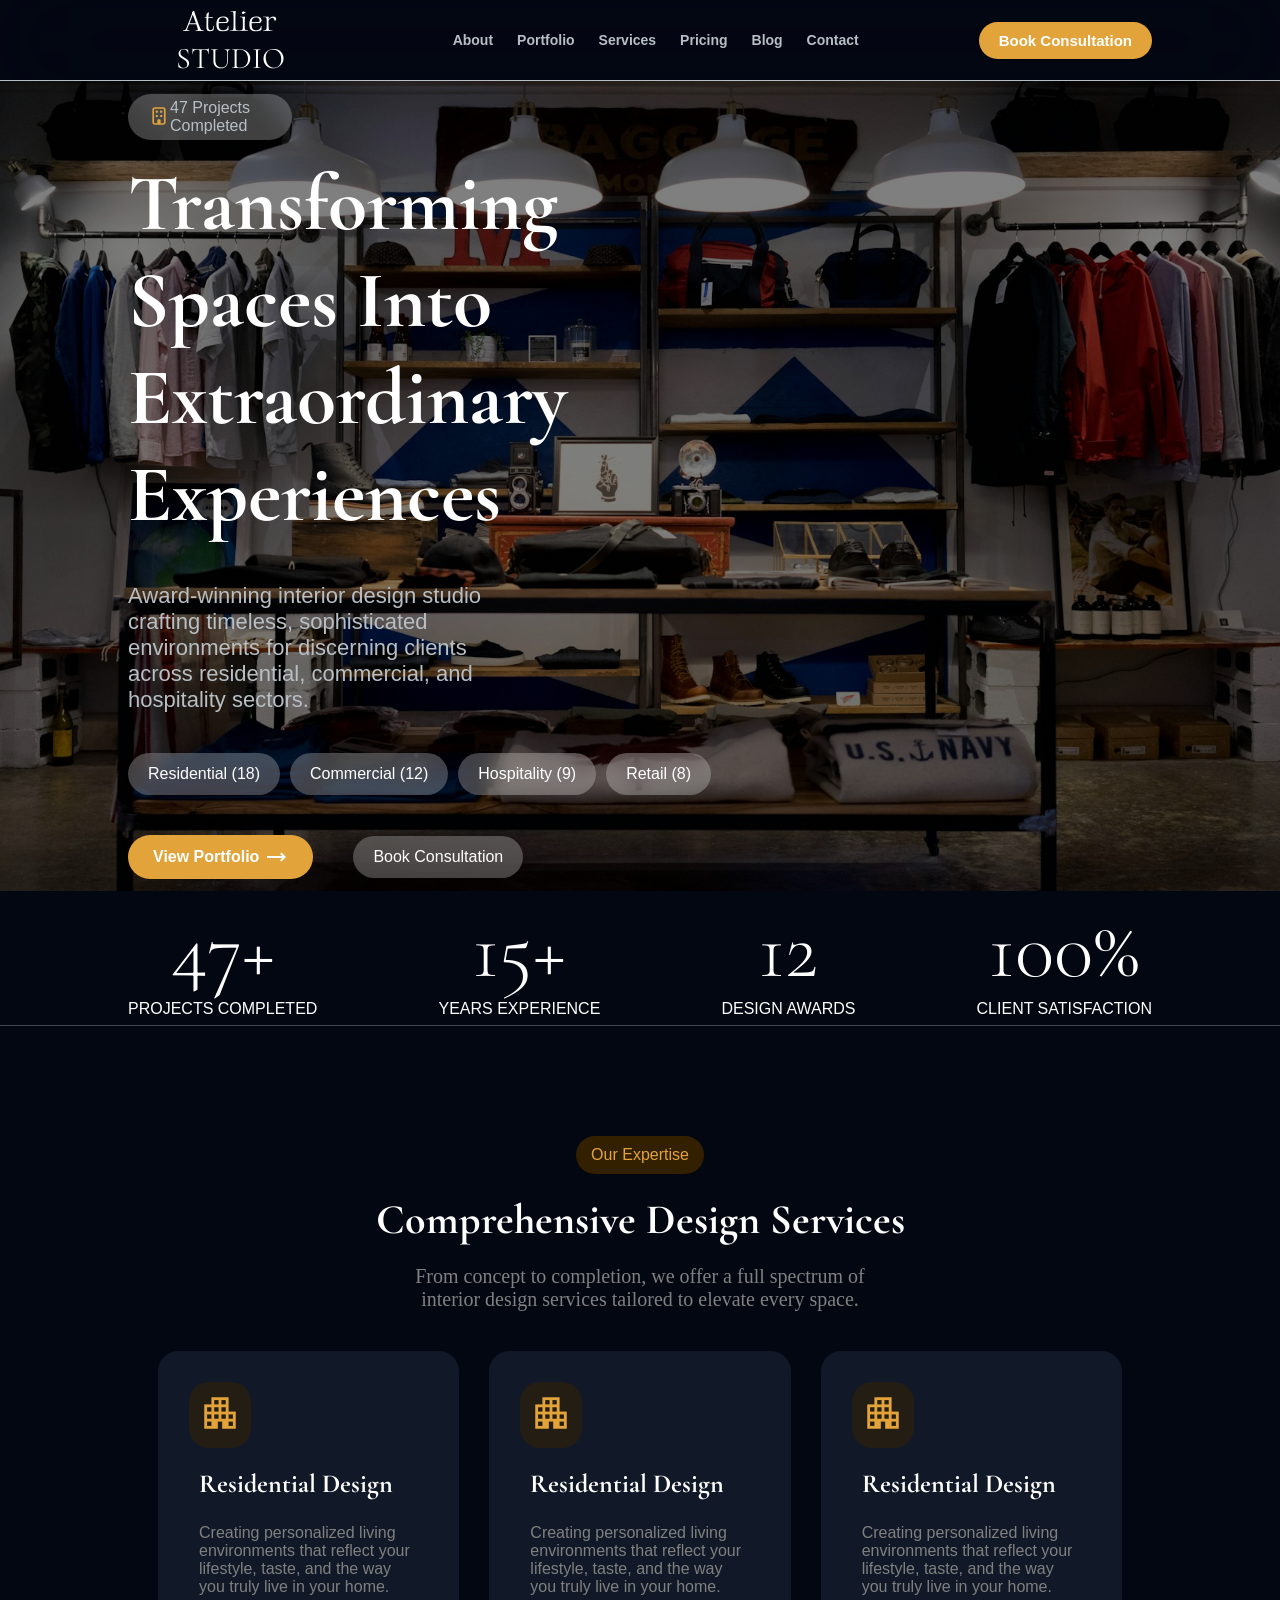
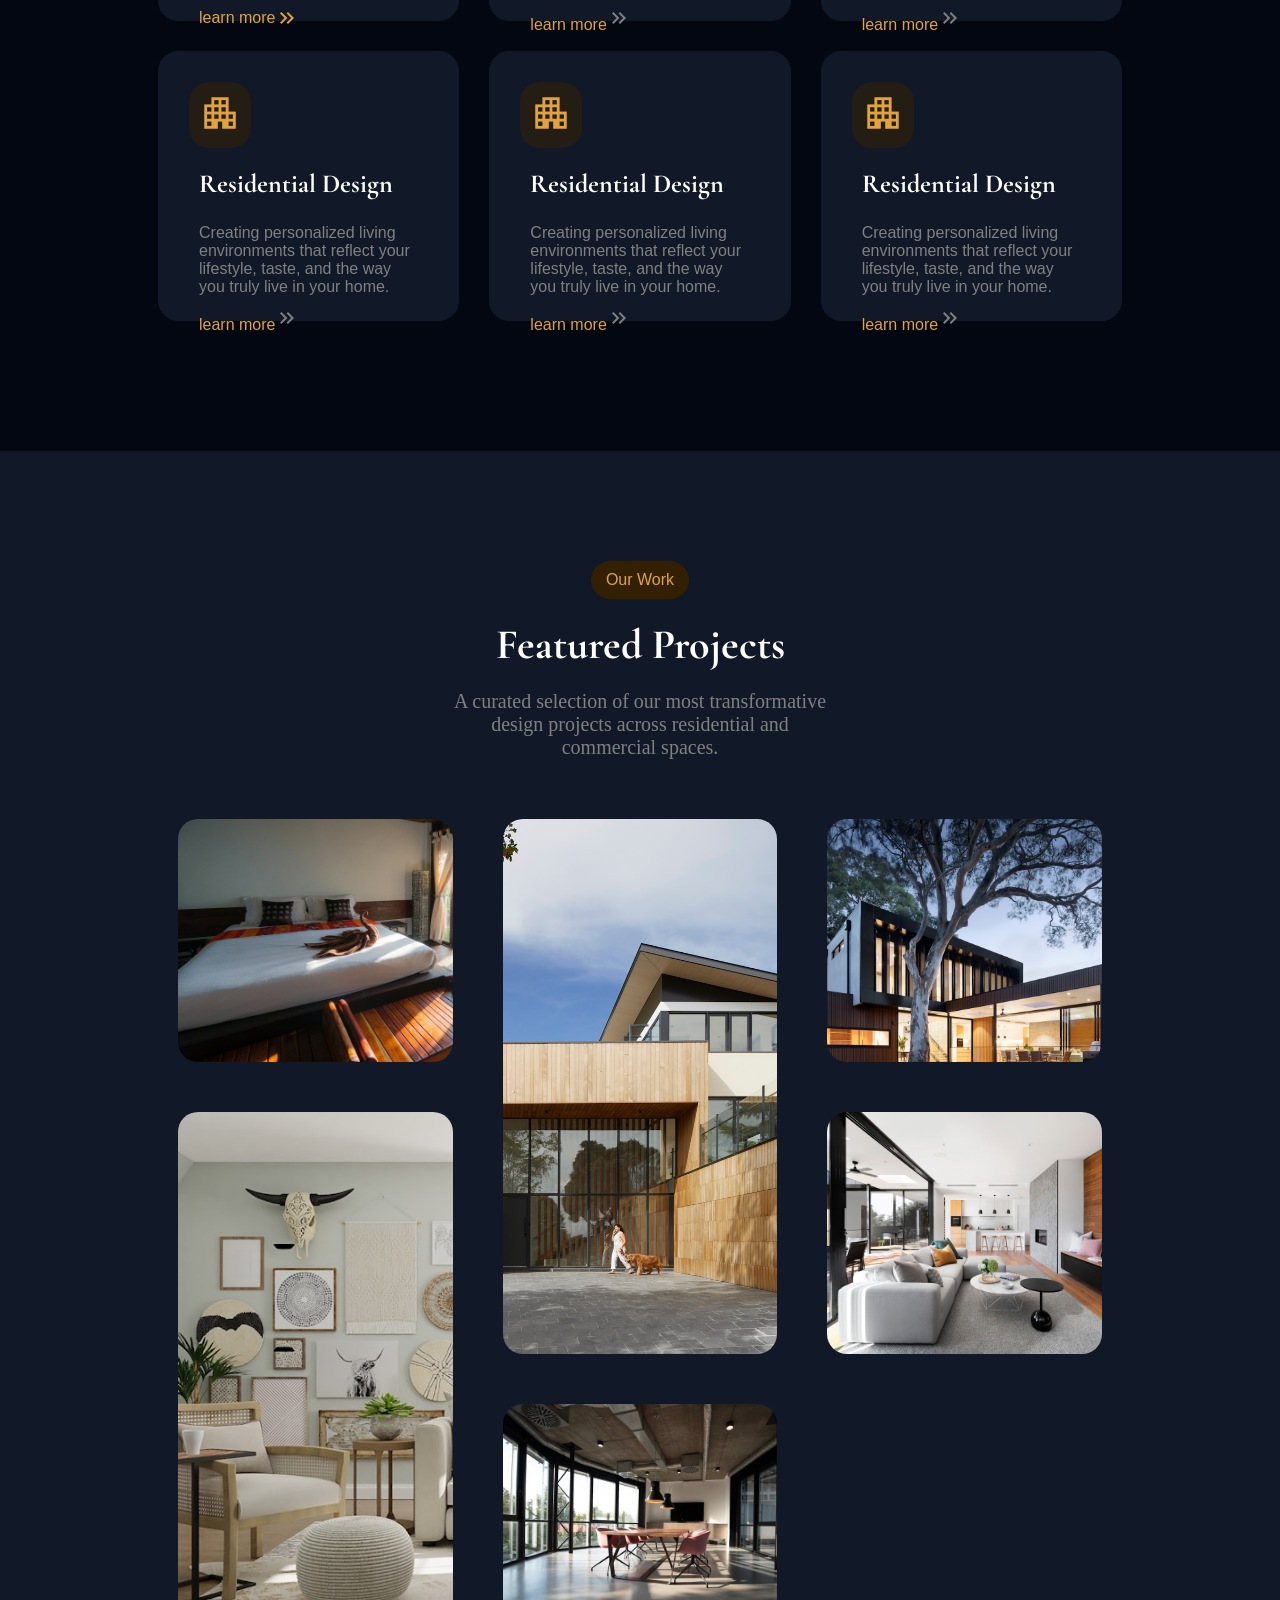
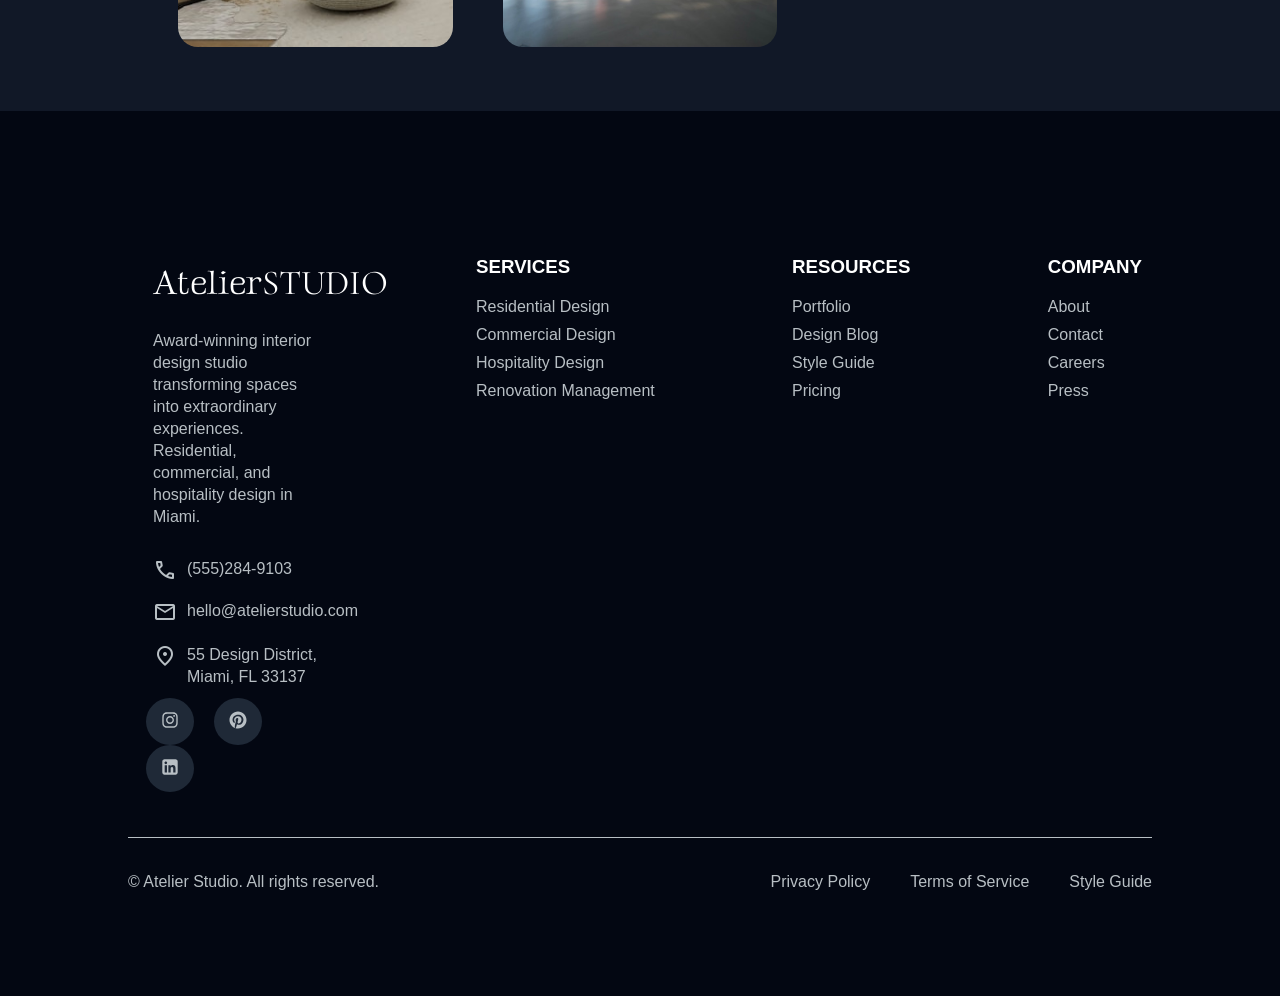
==== commit 71759963: "Make an image section and add images" ====
--- a/index.html
+++ b/index.html
@@ -232,6 +232,43 @@
           </div>
         </div>
       </section>
+
+      <div class="image-section">
+        <div class="image-section-info">
+          <p>Our Work</p>
+          <h2>Featured Projects</h2>
+          <p>
+            A curated selection of our most transformative design projects
+            across residential and commercial spaces.
+          </p>
+        </div>
+        <div class="image-grid">
+          <div class="image-div1 images">
+            <p>Residential</p>
+            <p>Coral Gables Residence</p>
+          </div>
+          <div class="image-div2 images">
+            <p>Commercial</p>
+            <p>SoFi Office Complex</p>
+          </div>
+          <div class="image-div3 images">
+            <p>Residential</p>
+            <p>The Setai Penthouse</p>
+          </div>
+          <div class="image-div4 images">
+            <p>Hospitality</p>
+            <p>Mandarin Oriental Suite</p>
+          </div>
+          <div class="image-div5 images">
+            <p>Residential</p>
+            <p>Brickell Heights Loft</p>
+          </div>
+          <div class="image-div6 images">
+            <p>Commercial</p>
+            <p>Wynwood Gallery</p>
+          </div>
+        </div>
+      </div>
     </main>
     <!-- MAIN ENDS HERE -->
     <!-- FOOTER CONTENT STARTS FROM HERE  -->
--- a/css/global.css
+++ b/css/global.css
@@ -13,7 +13,7 @@
   --backgroundbrown: #1e1816;
   --lightblueishgray: #111827;
   --secondary-text: #b8bfc4;
-  --secondary-wrapper:                                                                                                                                                                                                                                                                                                                                                                                                                                                                                                                                                                                                            
+  --secondary-wrapper:                                                                                                                                                                                                                                                                                                                                                                                                                                                                                                                                                                                                                                                                                                                                                                                                             
 ;
 }
 body {
@@ -369,12 +369,13 @@
   justify-content: center;
   /* background-color: maroon; */
   margin: 0 auto;
+  padding-top: 10vh;
 }
 
 .section-top-info-div-h2 {
-  font-size: 90px;
+  font-size: 80px;
   width: 65%;
-  padding: 15px 0px;
+  padding: 15px 0px 0px 0px;
   font-family: "Cormorant Garamond", serif;
 }
 .section-top-info-div-p {
@@ -464,6 +465,7 @@
   flex-direction: column;
   align-items: center;
   width: 100%;
+  /* background: maroon; */
 }
 .expertise-section-container1 > * {
   margin: 10px 0px;
@@ -544,3 +546,123 @@
 .para-box .material-symbols-outlined {
   color: var(--lightbrown);
 }
+/* IMAGE SECTION */
+.image-section {
+  width: 100%;
+  margin: 100px auto;
+  height: 140vh;
+  padding-top: 100px;
+  background-color: var(--lightblueishgray);
+}
+.image-section-info {
+  width: 80%;
+  display: flex;
+  flex-direction: column;
+  align-items: center;
+  width: 100%;
+}
+.image-grid {
+  margin: 0 auto;
+  width: 80%;
+  display: grid;
+  height: 80%;
+  grid-template-columns: repeat(3, 1fr);
+  grid-template-rows: repeat(3, 1fr);
+  gap: 50px;
+  padding: 50px;
+}
+.images {
+  /* background-size: cover; */
+
+  border-radius: 20px;
+  display: flex;
+  flex-direction: column;
+  justify-content: flex-end;
+  padding: 15px;
+}
+
+.images:hover p:nth-child(1),
+.images:hover p:nth-child(2),
+.images:hover {
+  opacity: 1;
+  visibility: visible;
+  cursor: pointer;
+}
+.images:hover {
+}
+.images p:nth-child(1) {
+  color: var(--lightbrown);
+  margin: 2px 0px;
+  opacity: 0;
+  visibility: hidden;
+  transition:
+    opacity 0.9s ease,
+    visibility 0.9s ease;
+}
+.images p:nth-child(2) {
+  color: #fff;
+  font-family: "Gideon Roman", serif;
+  font-weight: bold;
+  font-size: 26px;
+  opacity: 0;
+  visibility: hidden;
+  transition:
+    opacity 0.9s ease,
+    visibility 0.9s ease;
+  margin: 2px 0px;
+}
+
+.image-div1 {
+  order: 1;
+  background-image: url(/images/gabel.jpeg);
+  background-size: cover;
+}
+
+.image-div2 {
+  order: 2;
+  background-image: url(/images/ofiice.jpeg);
+  background-size: cover;
+}
+.image-div3 {
+  grid-row: 1/3;
+  order: 3;
+  background-image: url(/images/penthouse.jpeg);
+  background-size: cover;
+}
+.image-div4 {
+  background-size: cover;
+  background-image: url(/images/mandarin.jpeg);
+  /* order: 4; */
+}
+.image-div5 {
+  grid-row: 2/4;
+  background-image: url(/images/brickwell.jpeg);
+  background-size: cover;
+  /* order: 5; */
+}
+.image-div6 {
+  background-image: url(/images/wynwood.jpeg);
+  background-size: cover;
+  /* order: 6; */
+}
+.image-section-info > * {
+  margin: 10px 0px;
+}
+.image-section-info p:first-child {
+  background-color: var(--lightbrowntext);
+  color: var(--lightbrown);
+  padding: 10px 15px;
+  border-radius: 50px;
+  margin: 10px;
+}
+.image-section-info h2 {
+  font-size: 42px;
+  font-family: "Cormorant Garamond", serif;
+}
+.image-section-info p:last-child {
+  font-size: 20px;
+  font-family: "Times New Roman", Times, serif;
+  width: 30%;
+  text-align: center;
+  color: grey;
+}
